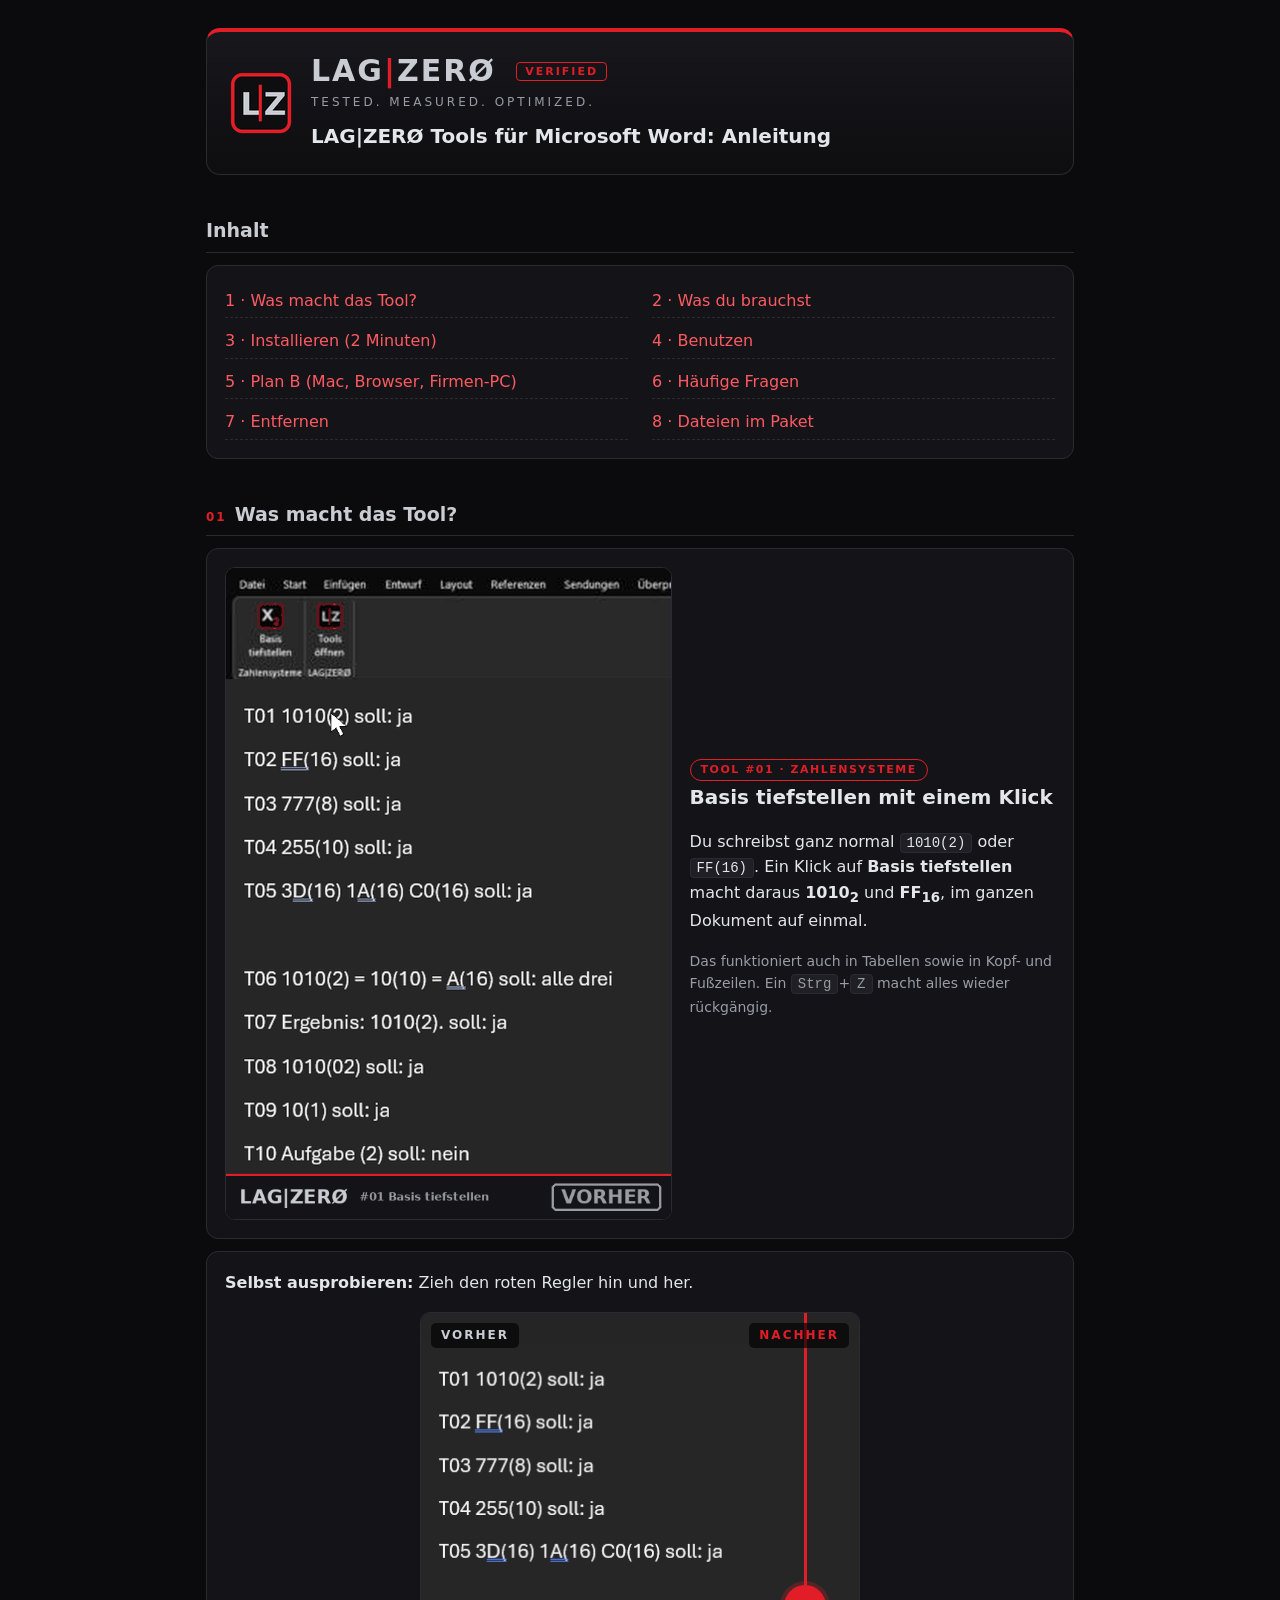
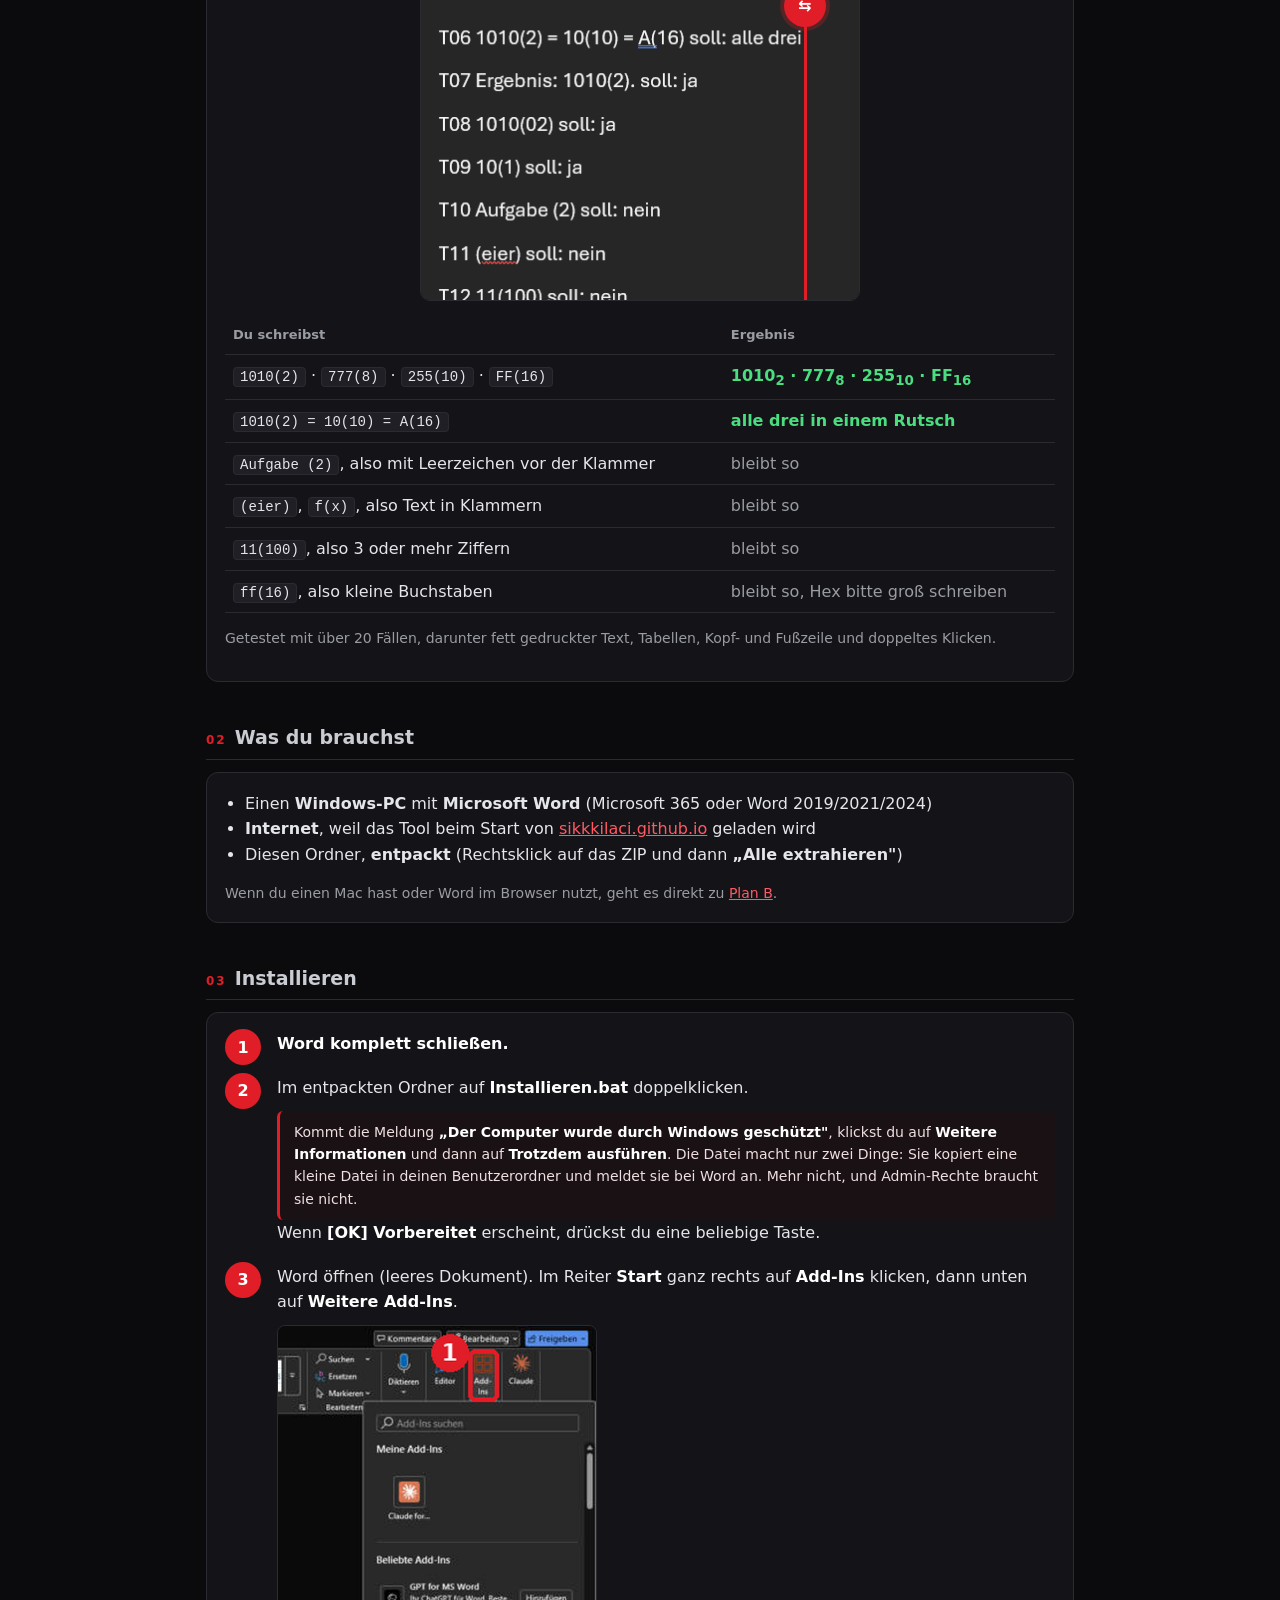
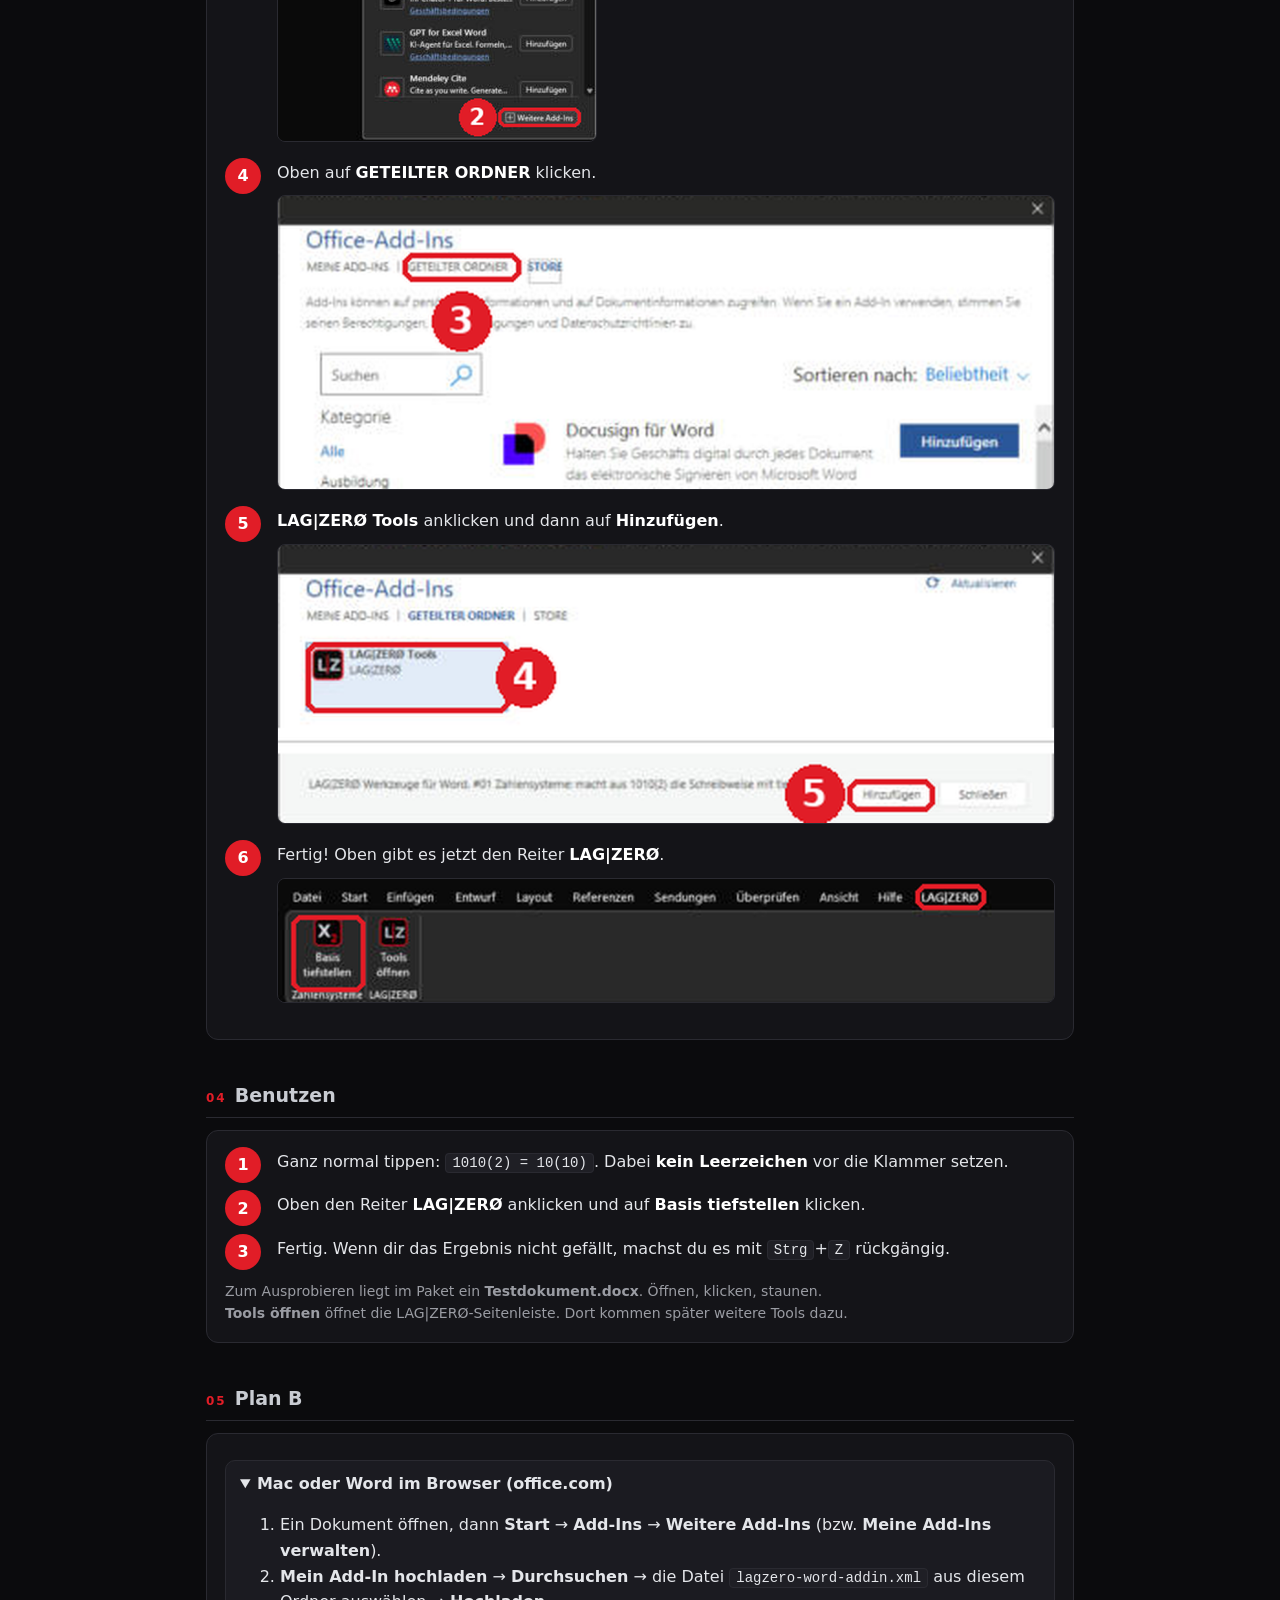
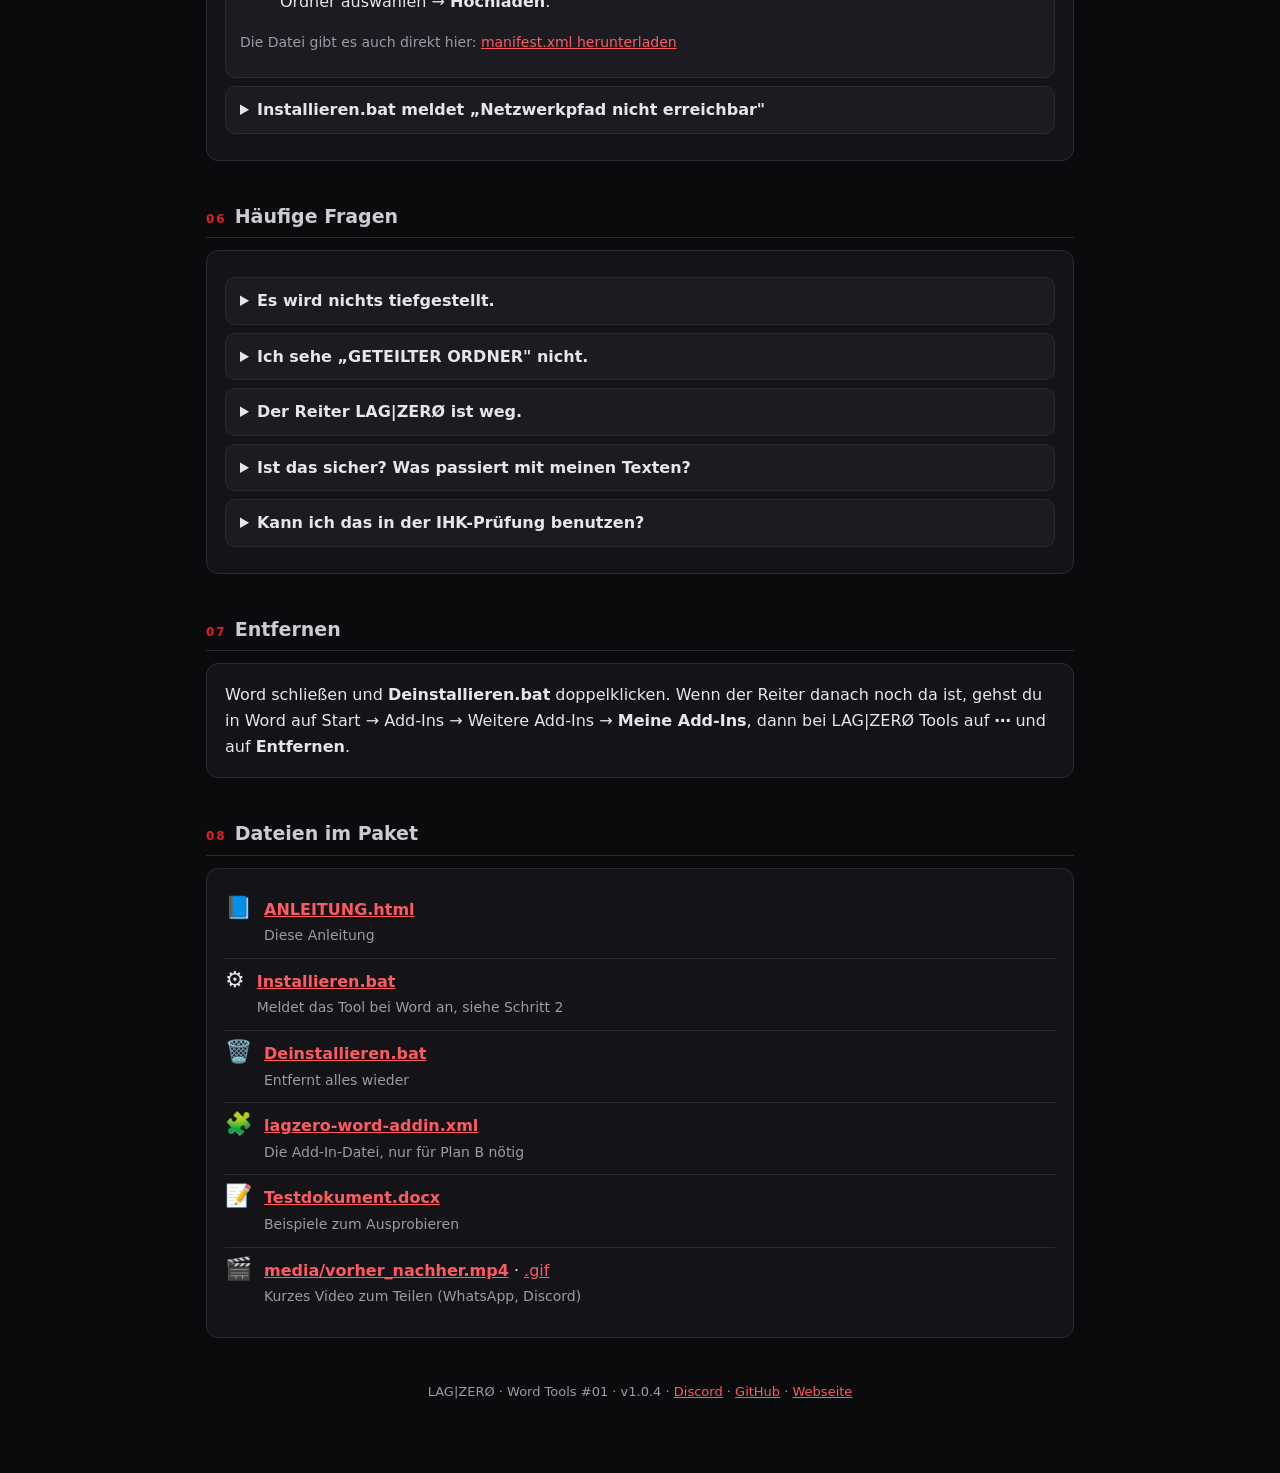
==== anleitung.html @ ce21318c "v1.0.4: Download-Paket, Anleitung, Vorher/Nachher-Animation" ====
<!doctype html>
<html lang="de"><head><meta charset="utf-8"><meta name="viewport" content="width=device-width,initial-scale=1">
<title>LAG|ZERØ Tools für Word</title>
<link rel="icon" href="[data-uri]">
<style>
:root{--bg:#0b0b0d;--panel:#141418;--panel2:#1b1b21;--line:#2a2a31;--txt:#e4e6ea;--mut:#9a9ca3;--red:#e11d27;--silver:#c9ccd2;--ok:#4ade80}
*{box-sizing:border-box}img{max-width:100%}html{scroll-behavior:smooth}
body{margin:0;background:var(--bg);color:var(--txt);font:16px/1.6 "Segoe UI",system-ui,sans-serif}
.wrap{max-width:900px;margin:0 auto;padding:28px 16px 70px}
header{border:1px solid var(--line);border-top:4px solid var(--red);background:linear-gradient(180deg,#17171c,#0e0e11);border-radius:14px;padding:22px;display:flex;gap:18px;align-items:center}
header img{width:64px;height:64px}
.logo{font-weight:800;font-size:30px;letter-spacing:2px;color:var(--silver);line-height:1.1}.logo span{color:var(--red)}
.logo em{font-style:normal;font-size:11px;letter-spacing:2px;border:1px solid var(--red);color:var(--red);padding:2px 8px;border-radius:4px;vertical-align:middle;margin-left:8px}
.slogan{color:var(--mut);letter-spacing:3px;font-size:12px;margin-top:6px}
h1{font-size:20px;margin:8px 0 0;font-weight:600}
h2{font-size:19px;margin:40px 0 12px;color:var(--silver);border-bottom:1px solid var(--line);padding-bottom:6px;scroll-margin-top:12px}
h2 small{color:var(--red);font-size:12px;letter-spacing:2px;margin-right:8px}
.card{background:var(--panel);border:1px solid var(--line);border-radius:12px;padding:18px;margin:12px 0}
a{color:#ff5a62}a:hover{color:#fff}
code,kbd{background:#1f1f25;border:1px solid var(--line);padding:1px 6px;border-radius:4px;font-size:14px;font-family:Consolas,monospace}
.toc{display:grid;grid-template-columns:1fr 1fr;gap:6px 24px}.toc a{text-decoration:none;padding:4px 0;border-bottom:1px dashed var(--line)}
@media (max-width:640px){.toc{grid-template-columns:1fr} header{flex-direction:column;align-items:flex-start}}
.mut{color:var(--mut);font-size:14px}
.hero{display:grid;grid-template-columns:1.1fr .9fr;gap:18px;align-items:center}
@media (max-width:760px){.hero{grid-template-columns:1fr}}
.anim{width:100%;border-radius:10px;border:1px solid var(--line);display:block;background:#000}
.big{font-size:20px;font-weight:700;margin:0 0 8px}
.pill{display:inline-block;font-size:11px;letter-spacing:1.5px;color:var(--red);border:1px solid var(--red);border-radius:20px;padding:1px 10px;font-weight:700}
/* Vorher/Nachher-Schieberegler */
.ba{position:relative;max-width:440px;margin:6px auto 0;border-radius:10px;overflow:hidden;border:1px solid var(--line);user-select:none;touch-action:none}
.ba img{display:block;width:100%}
.ba .after{position:absolute;inset:0;clip-path:inset(0 0 0 50%)}
.ba .bar{position:absolute;top:0;bottom:0;left:50%;width:3px;background:var(--red);transform:translateX(-1px)}
.ba .knob{position:absolute;top:50%;left:50%;width:42px;height:42px;margin:-21px 0 0 -21px;border-radius:50%;background:var(--red);color:#fff;display:grid;place-items:center;font-weight:800;box-shadow:0 0 0 4px rgba(225,29,39,.25)}
.ba .tag{position:absolute;top:10px;font-size:12px;font-weight:800;letter-spacing:2px;padding:3px 10px;border-radius:5px;background:rgba(0,0,0,.65)}
.ba .t1{left:10px;color:var(--silver)} .ba .t2{right:10px;color:var(--red)}
.ba input{position:absolute;inset:0;width:100%;height:100%;opacity:0;cursor:ew-resize;margin:0}
table{border-collapse:collapse;width:100%}td code{white-space:normal;word-break:break-word}td,th{border-bottom:1px solid var(--line);padding:8px;text-align:left;vertical-align:top}th{color:var(--mut);font-weight:600;font-size:13px}
.ok{color:var(--ok);font-weight:600}.no{color:var(--mut)}
.steps{counter-reset:s;list-style:none;padding:0;margin:0}
.steps>li{counter-increment:s;position:relative;padding:0 0 18px 52px}
.steps>li:before{content:counter(s);position:absolute;left:0;top:-2px;width:36px;height:36px;border-radius:50%;background:var(--red);color:#fff;font-weight:800;display:grid;place-items:center}
.steps>li b{color:#fff}
.shot{max-width:100%;border:1px solid var(--line);border-radius:8px;display:block;margin:10px 0 0}
.shot.half{max-width:min(320px,100%)}
.hint{border-left:3px solid var(--red);padding:10px 14px;background:#1a1114;border-radius:6px;color:#f0dfe1;font-size:14px;margin-top:10px}
.file{display:flex;gap:12px;align-items:flex-start;padding:10px 0;border-bottom:1px solid var(--line)}.file:last-child{border:0}
.file .ic{font-size:22px;line-height:1}
details{background:var(--panel2);border:1px solid var(--line);border-radius:10px;padding:10px 14px;margin:8px 0}
summary{cursor:pointer;font-weight:600}
footer{margin-top:44px;color:var(--mut);font-size:13px;text-align:center}
</style></head>
<body><div class="wrap">

<header><img src="[data-uri]" alt="">
<div><div class="logo">LAG<span>|</span>ZERØ <em>VERIFIED</em></div>
<div class="slogan">TESTED. MEASURED. OPTIMIZED.</div>
<h1>LAG|ZERØ Tools für Microsoft Word: Anleitung</h1></div></header>

<h2 id="inhalt">Inhalt</h2>
<div class="card toc">
<a href="#was">1 · Was macht das Tool?</a>
<a href="#brauchst">2 · Was du brauchst</a>
<a href="#installieren">3 · Installieren (2 Minuten)</a>
<a href="#benutzen">4 · Benutzen</a>
<a href="#planb">5 · Plan B (Mac, Browser, Firmen-PC)</a>
<a href="#faq">6 · Häufige Fragen</a>
<a href="#entfernen">7 · Entfernen</a>
<a href="#dateien">8 · Dateien im Paket</a>
</div>

<h2 id="was"><small>01</small>Was macht das Tool?</h2>
<div class="card hero">
<div><img class="anim" src="[data-uri]" alt="Animation: vorher, Klick auf Basis tiefstellen, nachher"></div>
<div><span class="pill">TOOL #01 · ZAHLENSYSTEME</span>
<p class="big">Basis tiefstellen mit einem Klick</p>
<p>Du schreibst ganz normal <code>1010(2)</code> oder <code>FF(16)</code>. Ein Klick auf <b>Basis tiefstellen</b> macht daraus <b>1010<sub>2</sub></b> und <b>FF<sub>16</sub></b>, im ganzen Dokument auf einmal.</p>
<p class="mut">Das funktioniert auch in Tabellen sowie in Kopf- und Fußzeilen. Ein <kbd>Strg</kbd>+<kbd>Z</kbd> macht alles wieder rückgängig.</p></div>
</div>

<div class="card">
<p style="margin-top:0"><b>Selbst ausprobieren:</b> Zieh den roten Regler hin und her.</p>
<div class="ba" id="ba">
<img src="[data-uri]" alt="vorher">
<img class="after" id="baAfter" src="[data-uri]" alt="nachher">
<div class="bar" id="baBar"></div><div class="knob" id="baKnob">⇆</div>
<span class="tag t1">VORHER</span><span class="tag t2">NACHHER</span>
<input type="range" min="0" max="100" value="50" id="baRange" aria-label="Vorher/Nachher vergleichen">
</div>
<table style="margin-top:16px"><tr><th>Du schreibst</th><th>Ergebnis</th></tr>
<tr><td><code>1010(2)</code> · <code>777(8)</code> · <code>255(10)</code> · <code>FF(16)</code></td><td class="ok">1010<sub>2</sub> · 777<sub>8</sub> · 255<sub>10</sub> · FF<sub>16</sub></td></tr>
<tr><td><code>1010(2) = 10(10) = A(16)</code></td><td class="ok">alle drei in einem Rutsch</td></tr>
<tr><td><code>Aufgabe (2)</code>, also mit Leerzeichen vor der Klammer</td><td class="no">bleibt so</td></tr>
<tr><td><code>(eier)</code>, <code>f(x)</code>, also Text in Klammern</td><td class="no">bleibt so</td></tr>
<tr><td><code>11(100)</code>, also 3 oder mehr Ziffern</td><td class="no">bleibt so</td></tr>
<tr><td><code>ff(16)</code>, also kleine Buchstaben</td><td class="no">bleibt so, Hex bitte groß schreiben</td></tr>
</table>
<p class="mut">Getestet mit über 20 Fällen, darunter fett gedruckter Text, Tabellen, Kopf- und Fußzeile und doppeltes Klicken.</p>
</div>

<h2 id="brauchst"><small>02</small>Was du brauchst</h2>
<div class="card"><ul style="margin:0;padding-left:20px">
<li>Einen <b>Windows-PC</b> mit <b>Microsoft Word</b> (Microsoft 365 oder Word 2019/2021/2024)</li>
<li><b>Internet</b>, weil das Tool beim Start von <a href="https://sikkkilaci.github.io/lagzero-word-addin/">sikkkilaci.github.io</a> geladen wird</li>
<li>Diesen Ordner, <b>entpackt</b> (Rechtsklick auf das ZIP und dann <b>„Alle extrahieren"</b>)</li>
</ul>
<p class="mut" style="margin-bottom:0">Wenn du einen Mac hast oder Word im Browser nutzt, geht es direkt zu <a href="#planb">Plan B</a>.</p></div>

<h2 id="installieren"><small>03</small>Installieren</h2>
<div class="card"><ol class="steps">
<li><b>Word komplett schließen.</b></li>
<li>Im entpackten Ordner auf <b>Installieren.bat</b> doppelklicken.
<div class="hint">Kommt die Meldung <b>„Der Computer wurde durch Windows geschützt"</b>, klickst du auf <b>Weitere Informationen</b> und dann auf <b>Trotzdem ausführen</b>. Die Datei macht nur zwei Dinge: Sie kopiert eine kleine Datei in deinen Benutzerordner und meldet sie bei Word an. Mehr nicht, und Admin-Rechte braucht sie nicht.</div>
Wenn <b>[OK] Vorbereitet</b> erscheint, drückst du eine beliebige Taste.</li>
<li>Word öffnen (leeres Dokument). Im Reiter <b>Start</b> ganz rechts auf <b>Add-Ins</b> klicken, dann unten auf <b>Weitere Add-Ins</b>.
<img class="shot half" src="[data-uri]" alt="Add-Ins und Weitere Add-Ins"></li>
<li>Oben auf <b>GETEILTER ORDNER</b> klicken.
<img class="shot" src="[data-uri]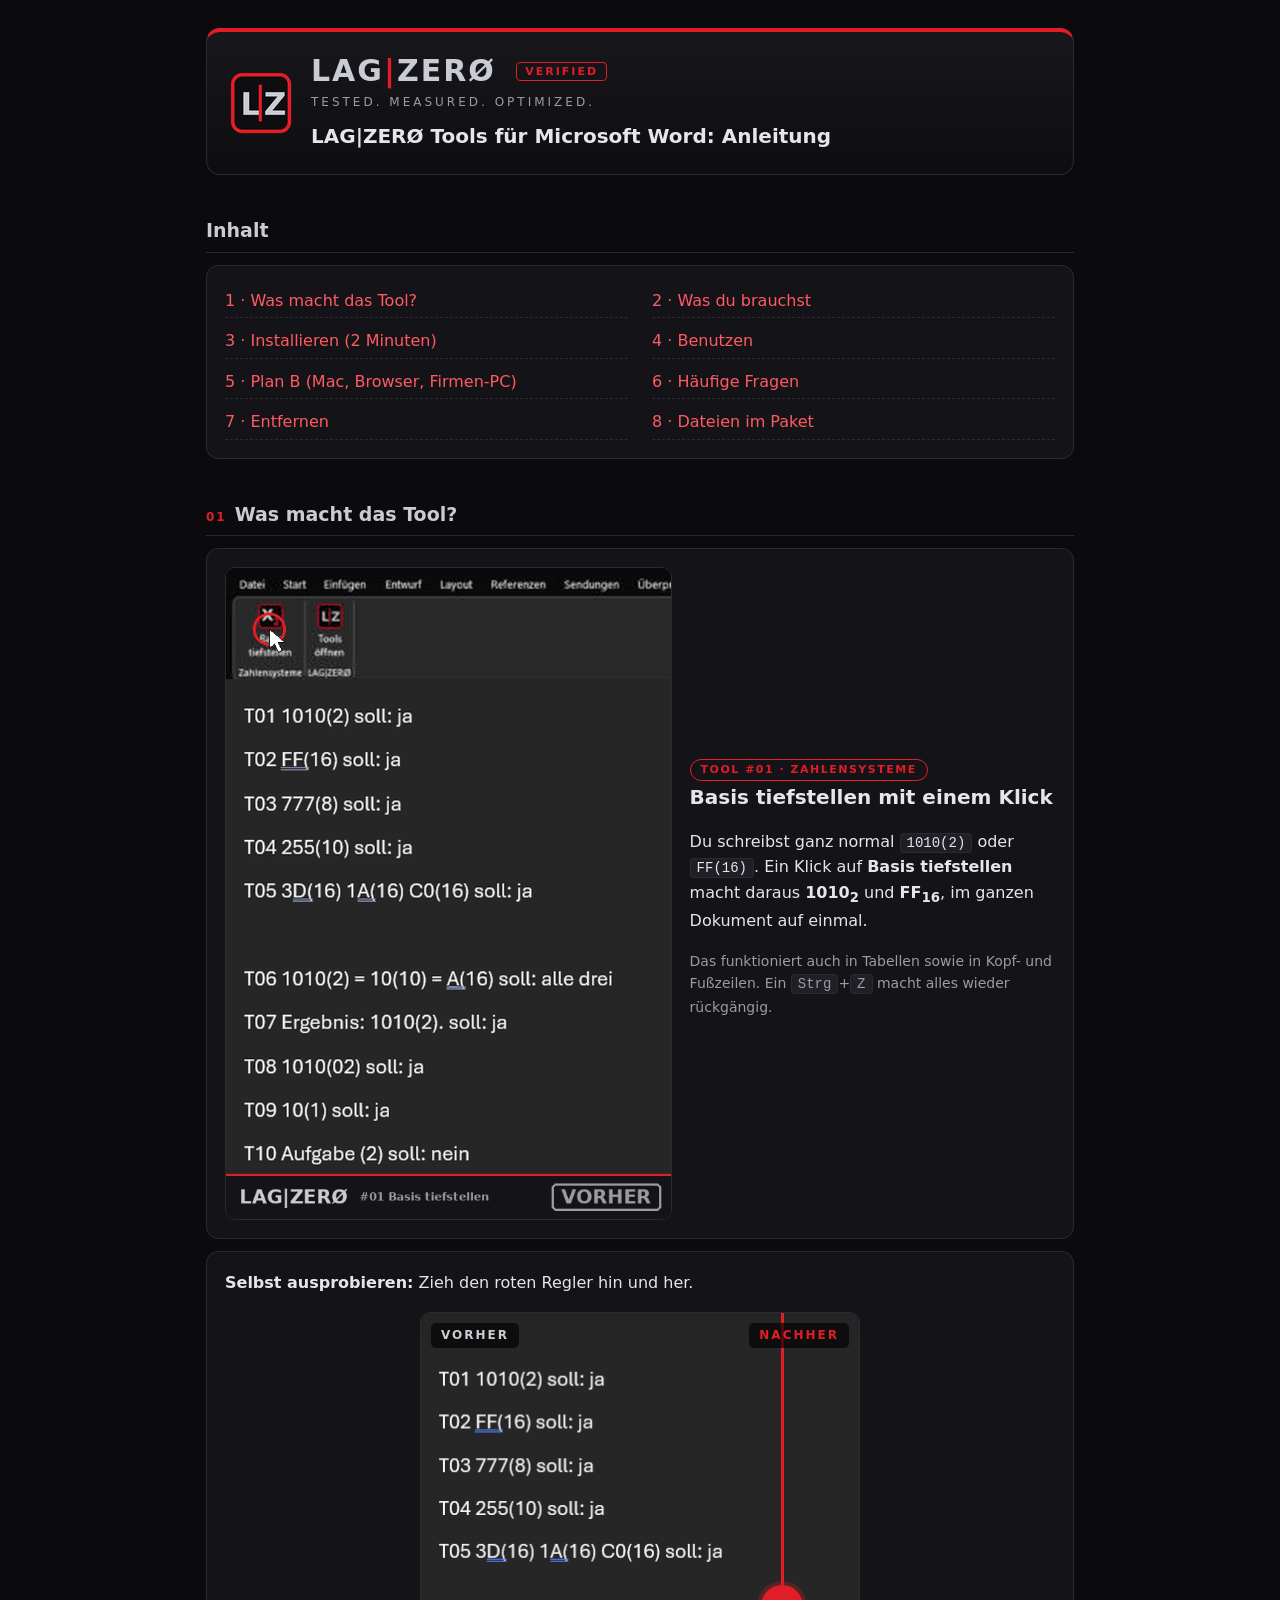
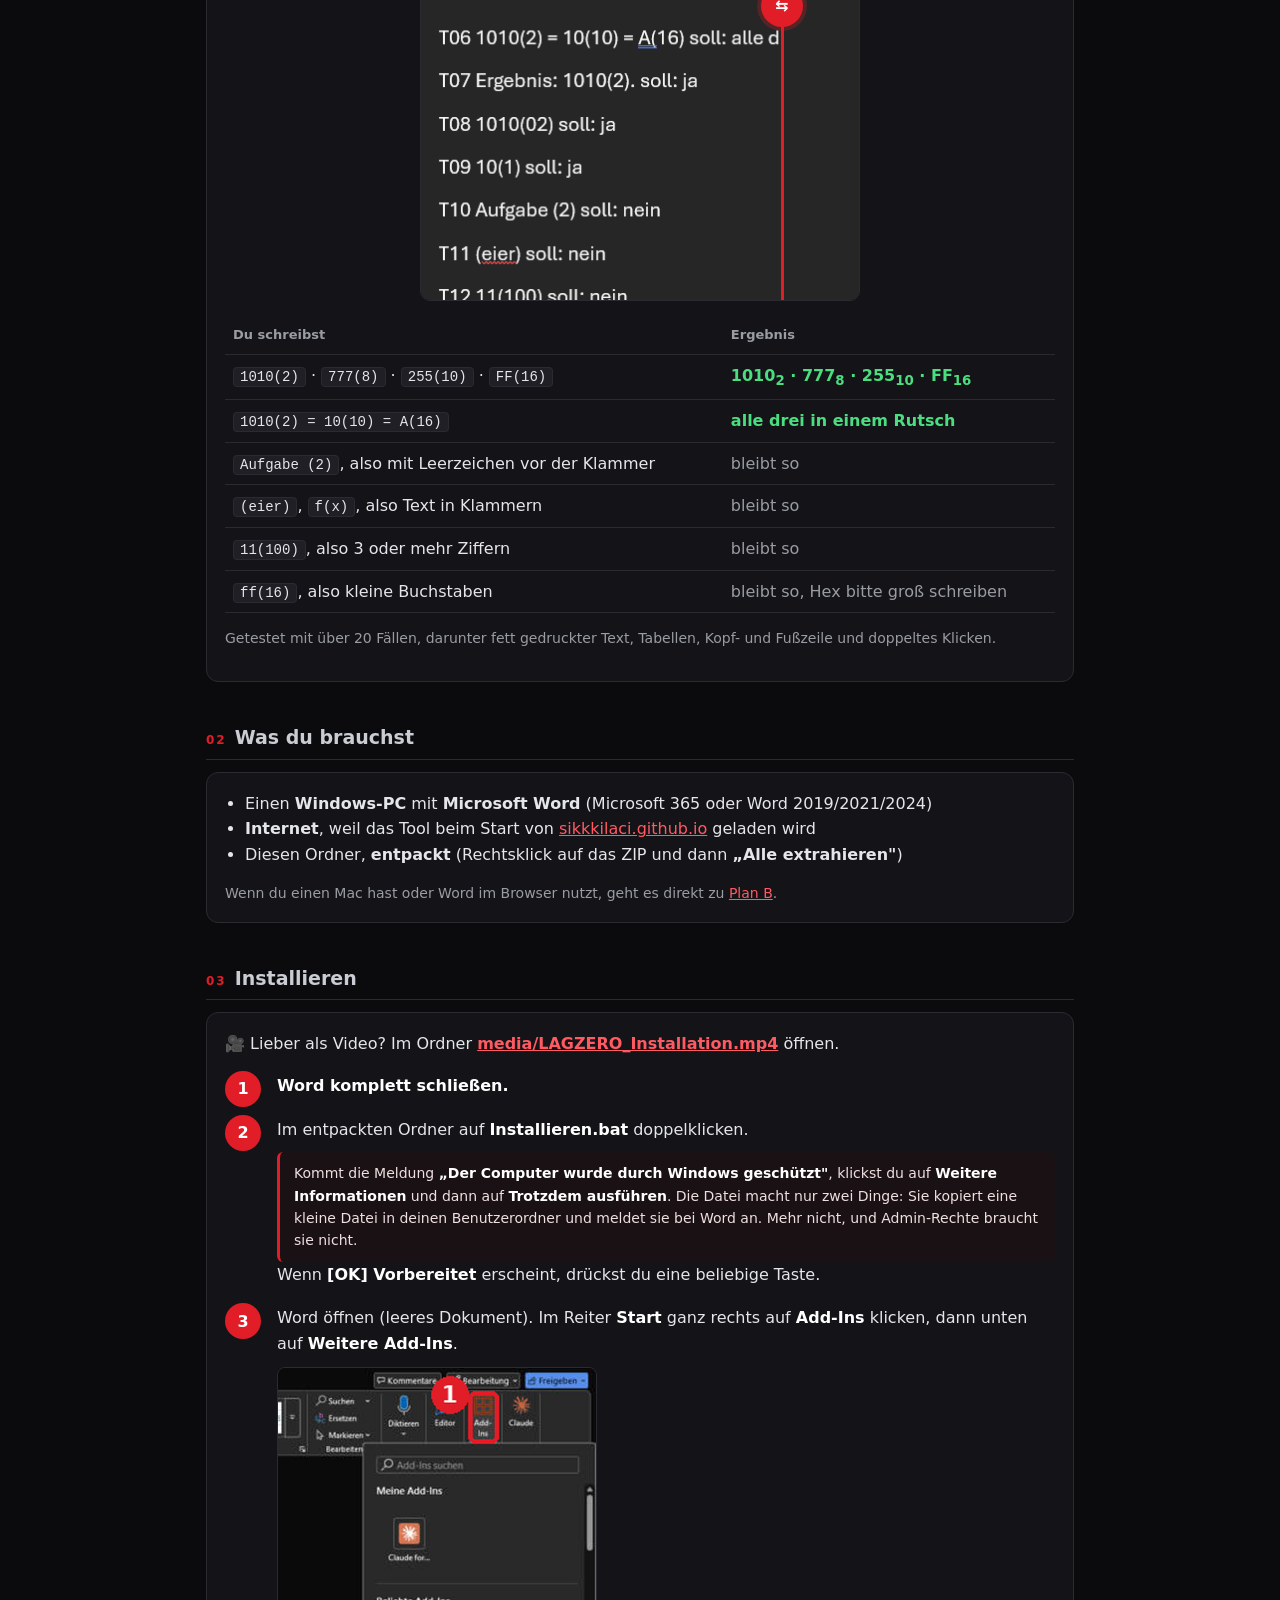
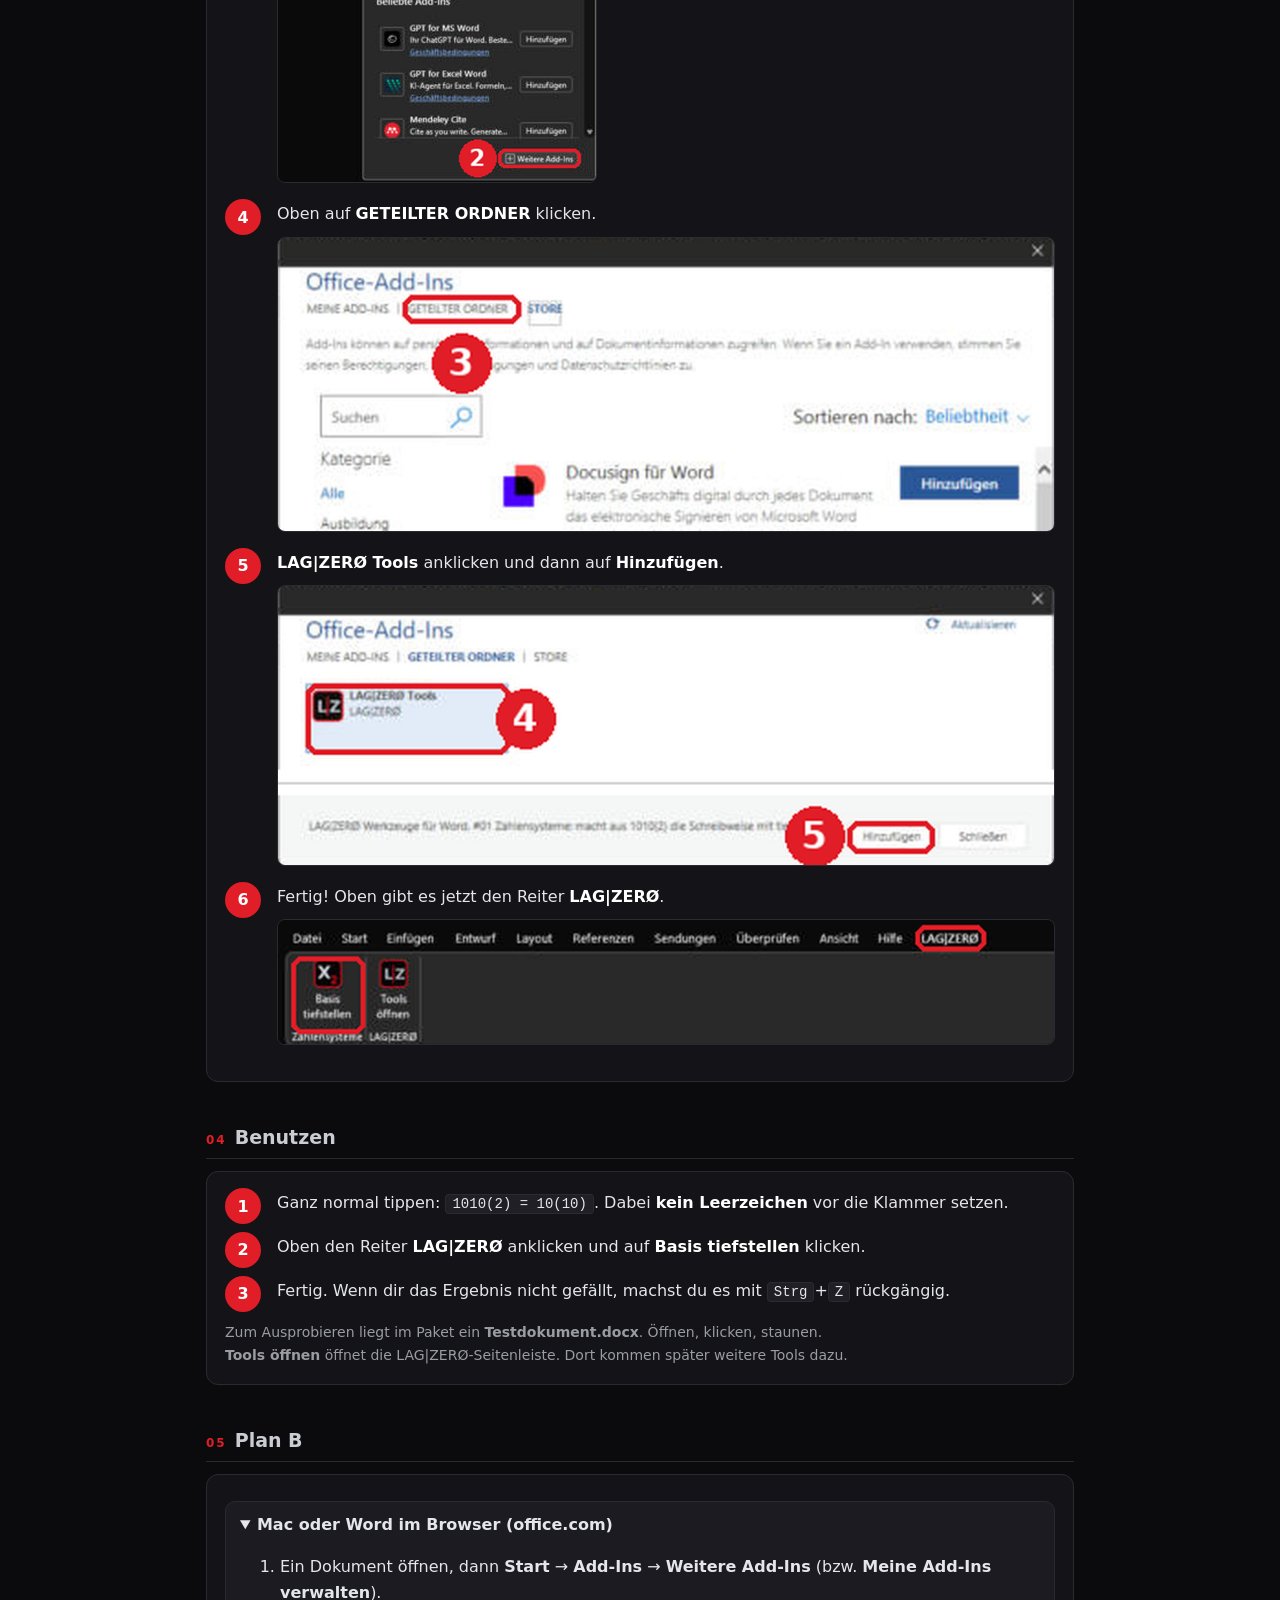
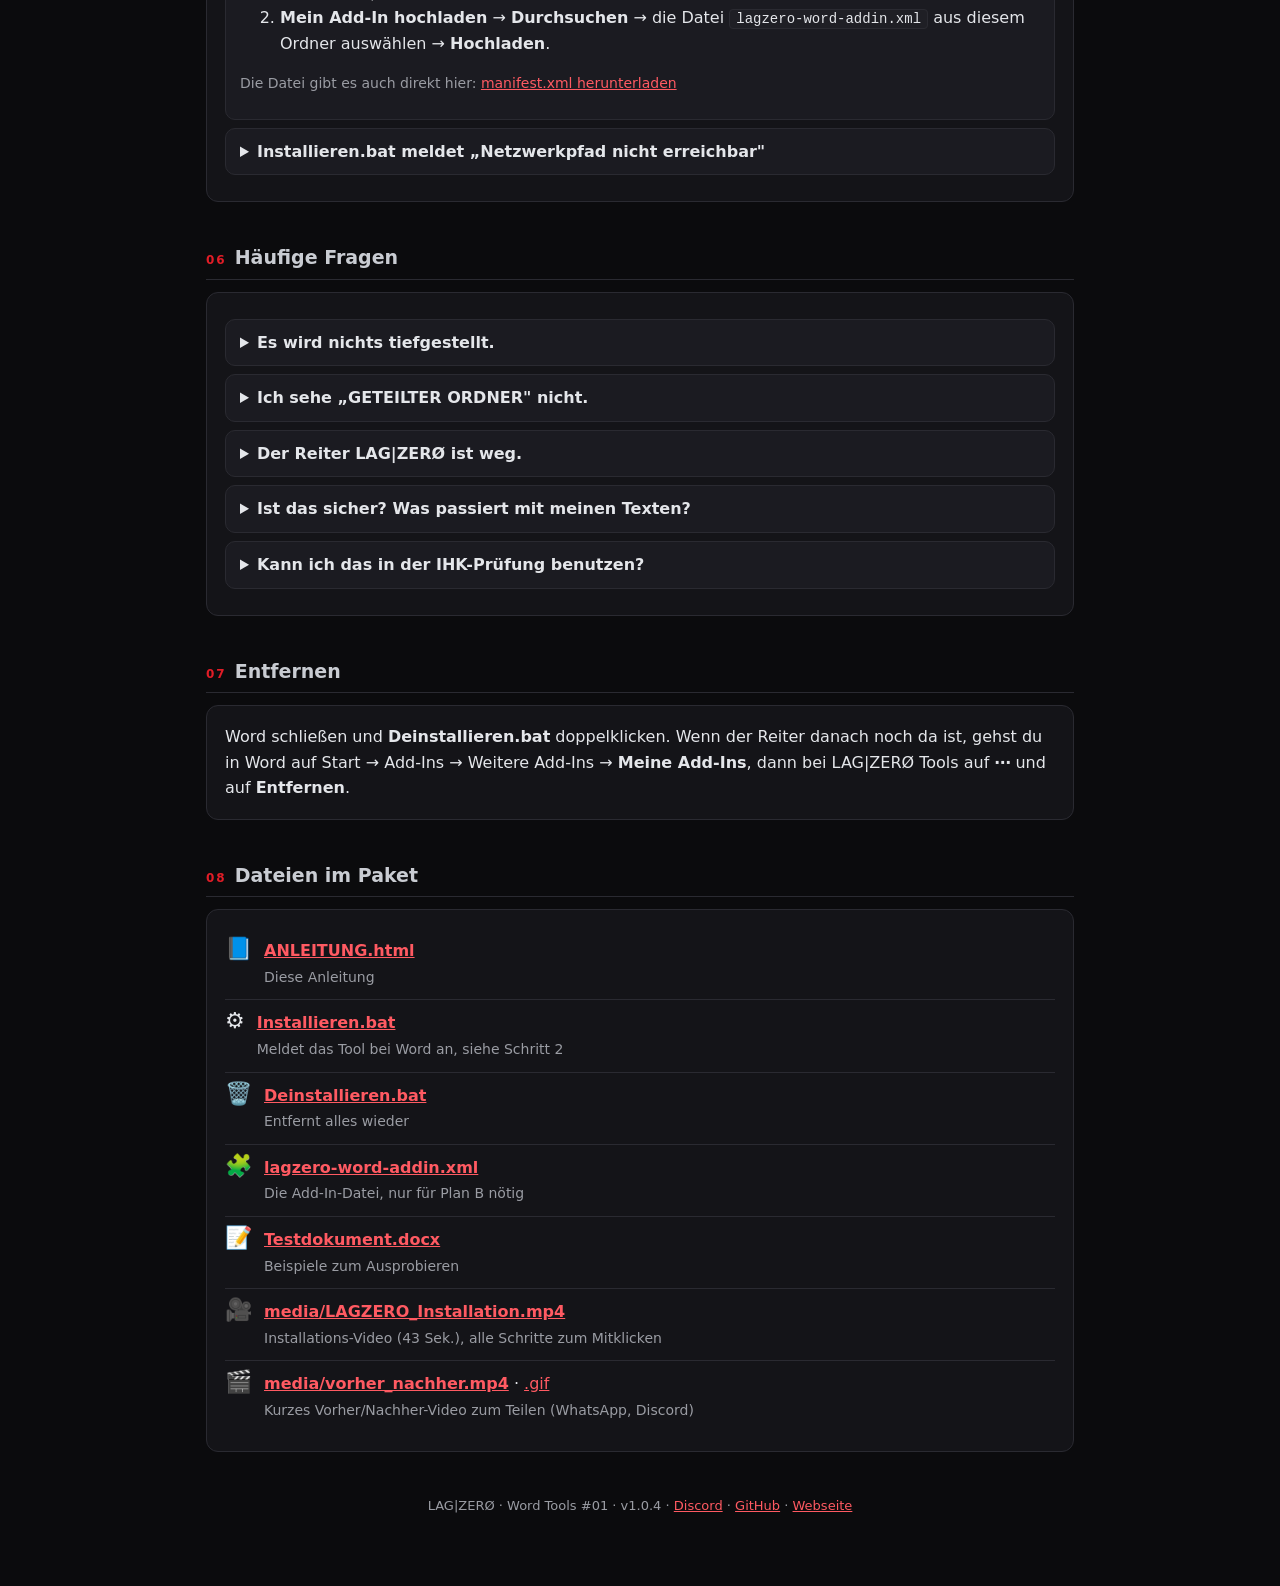
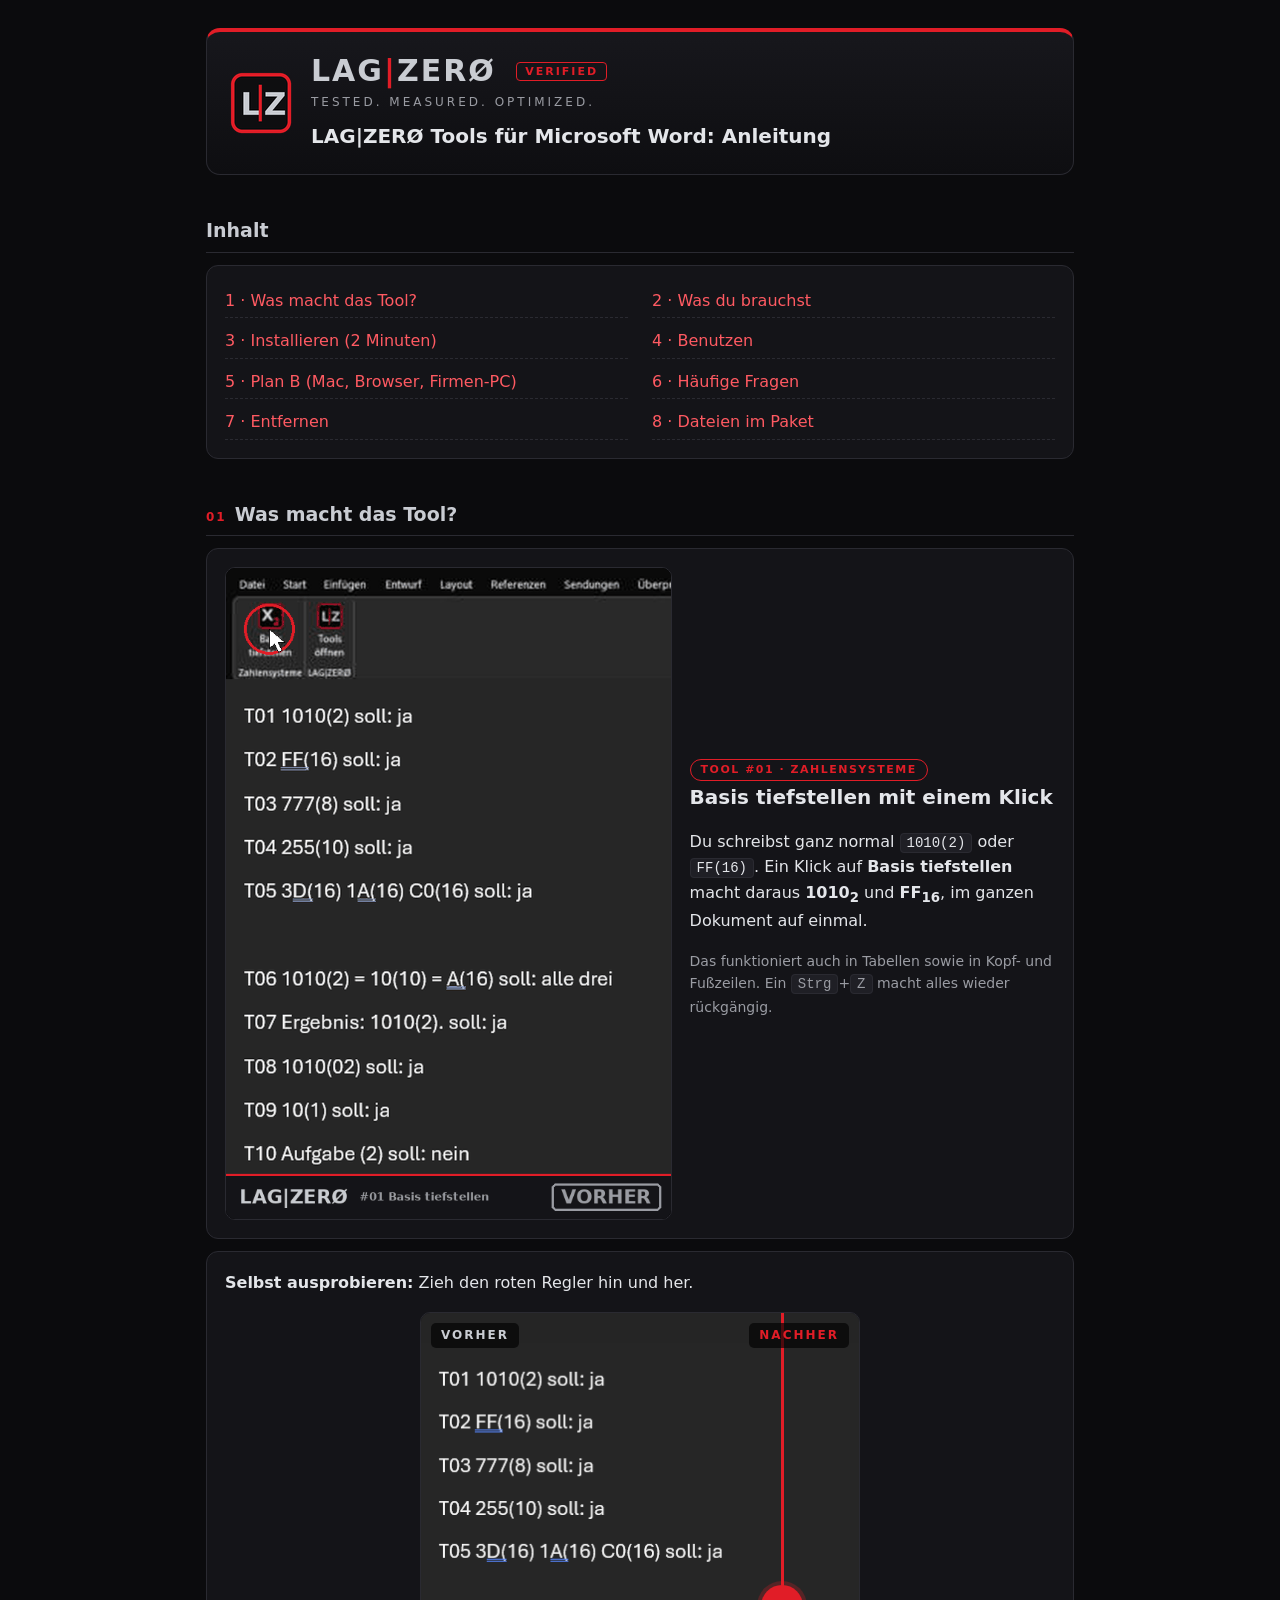
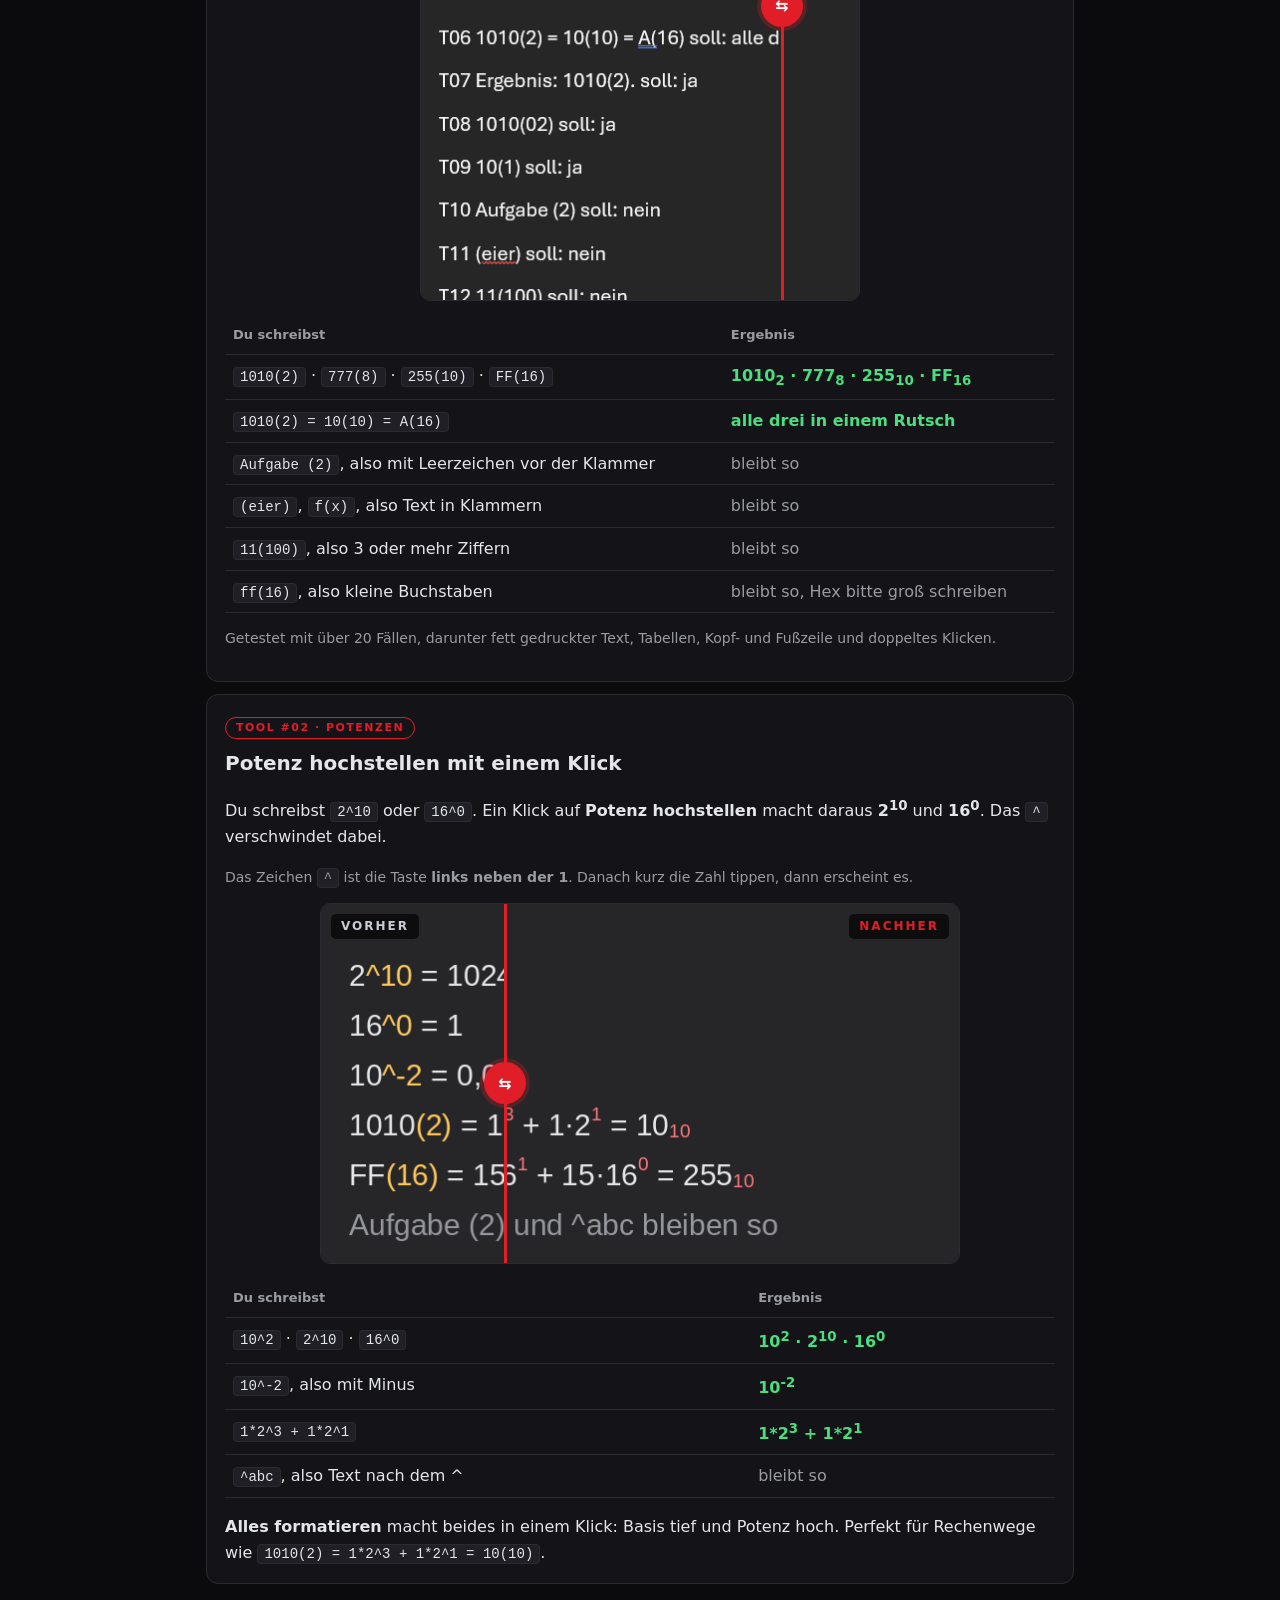
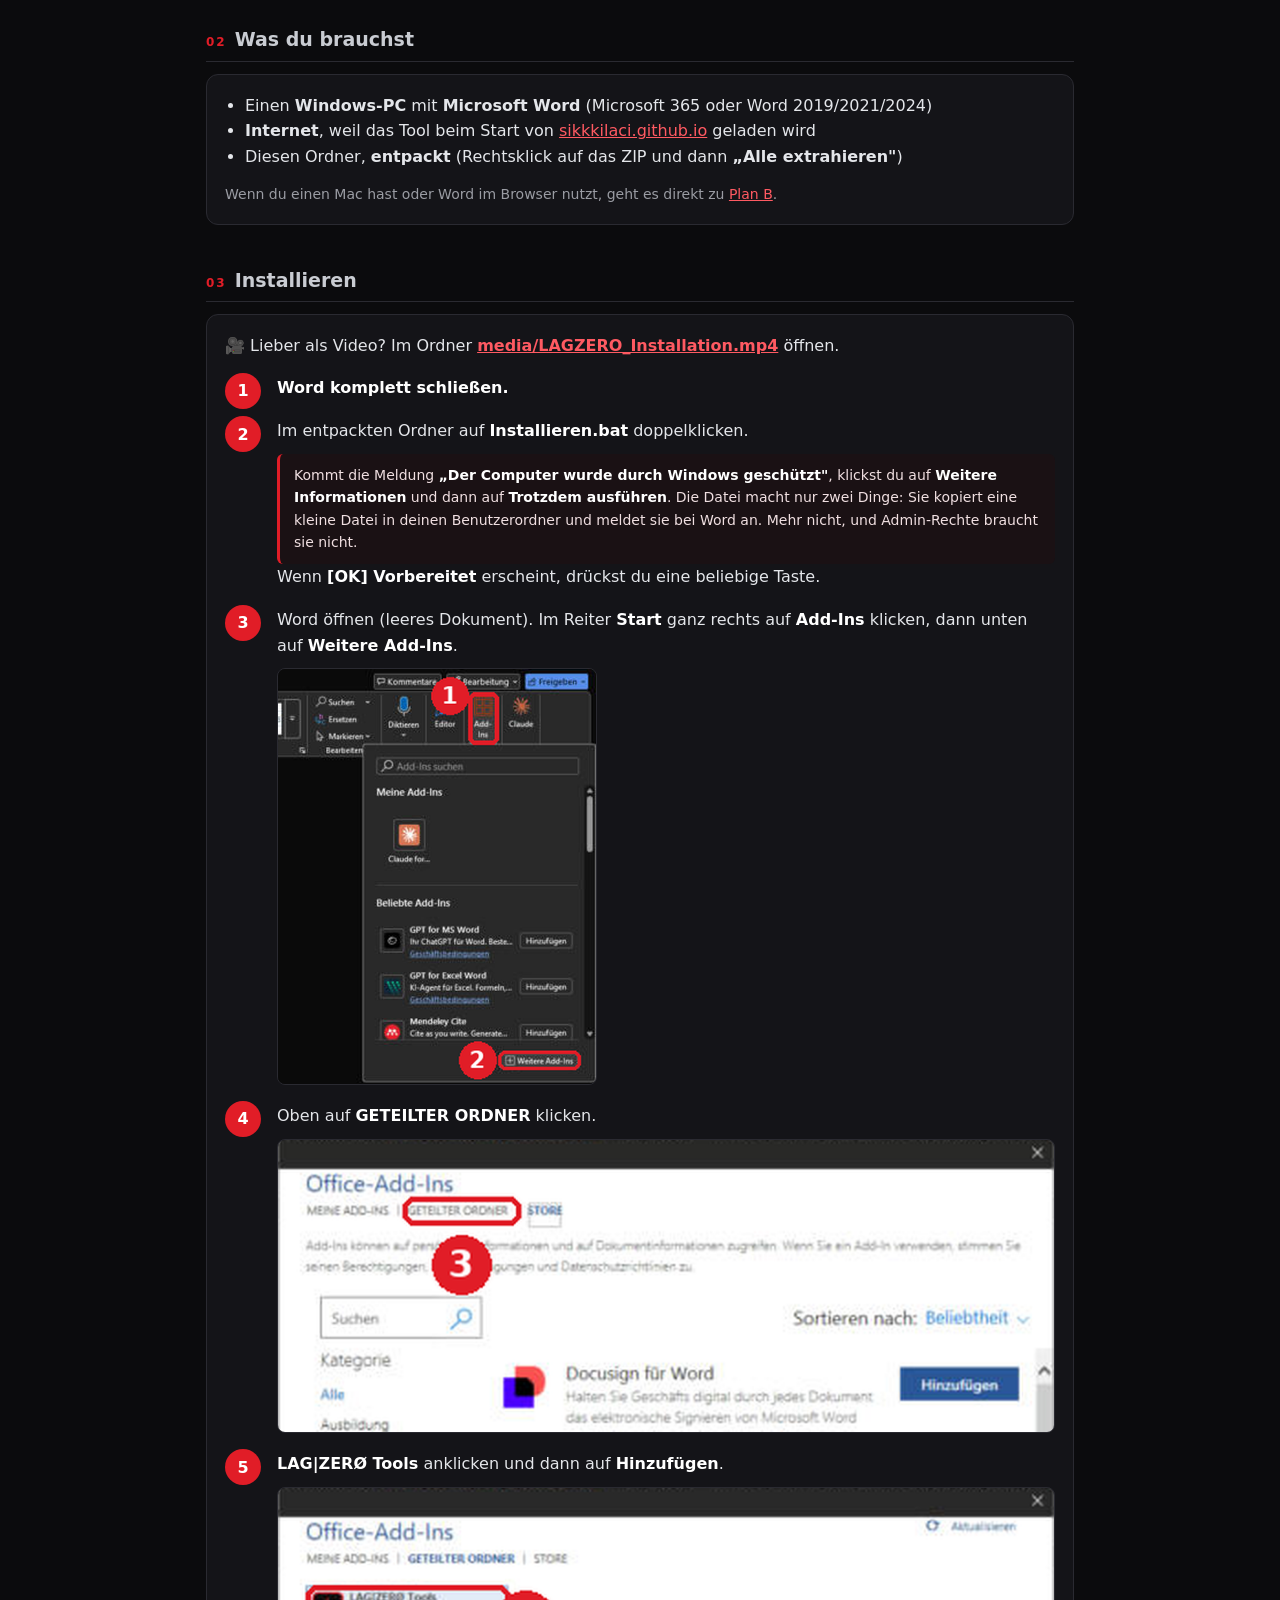
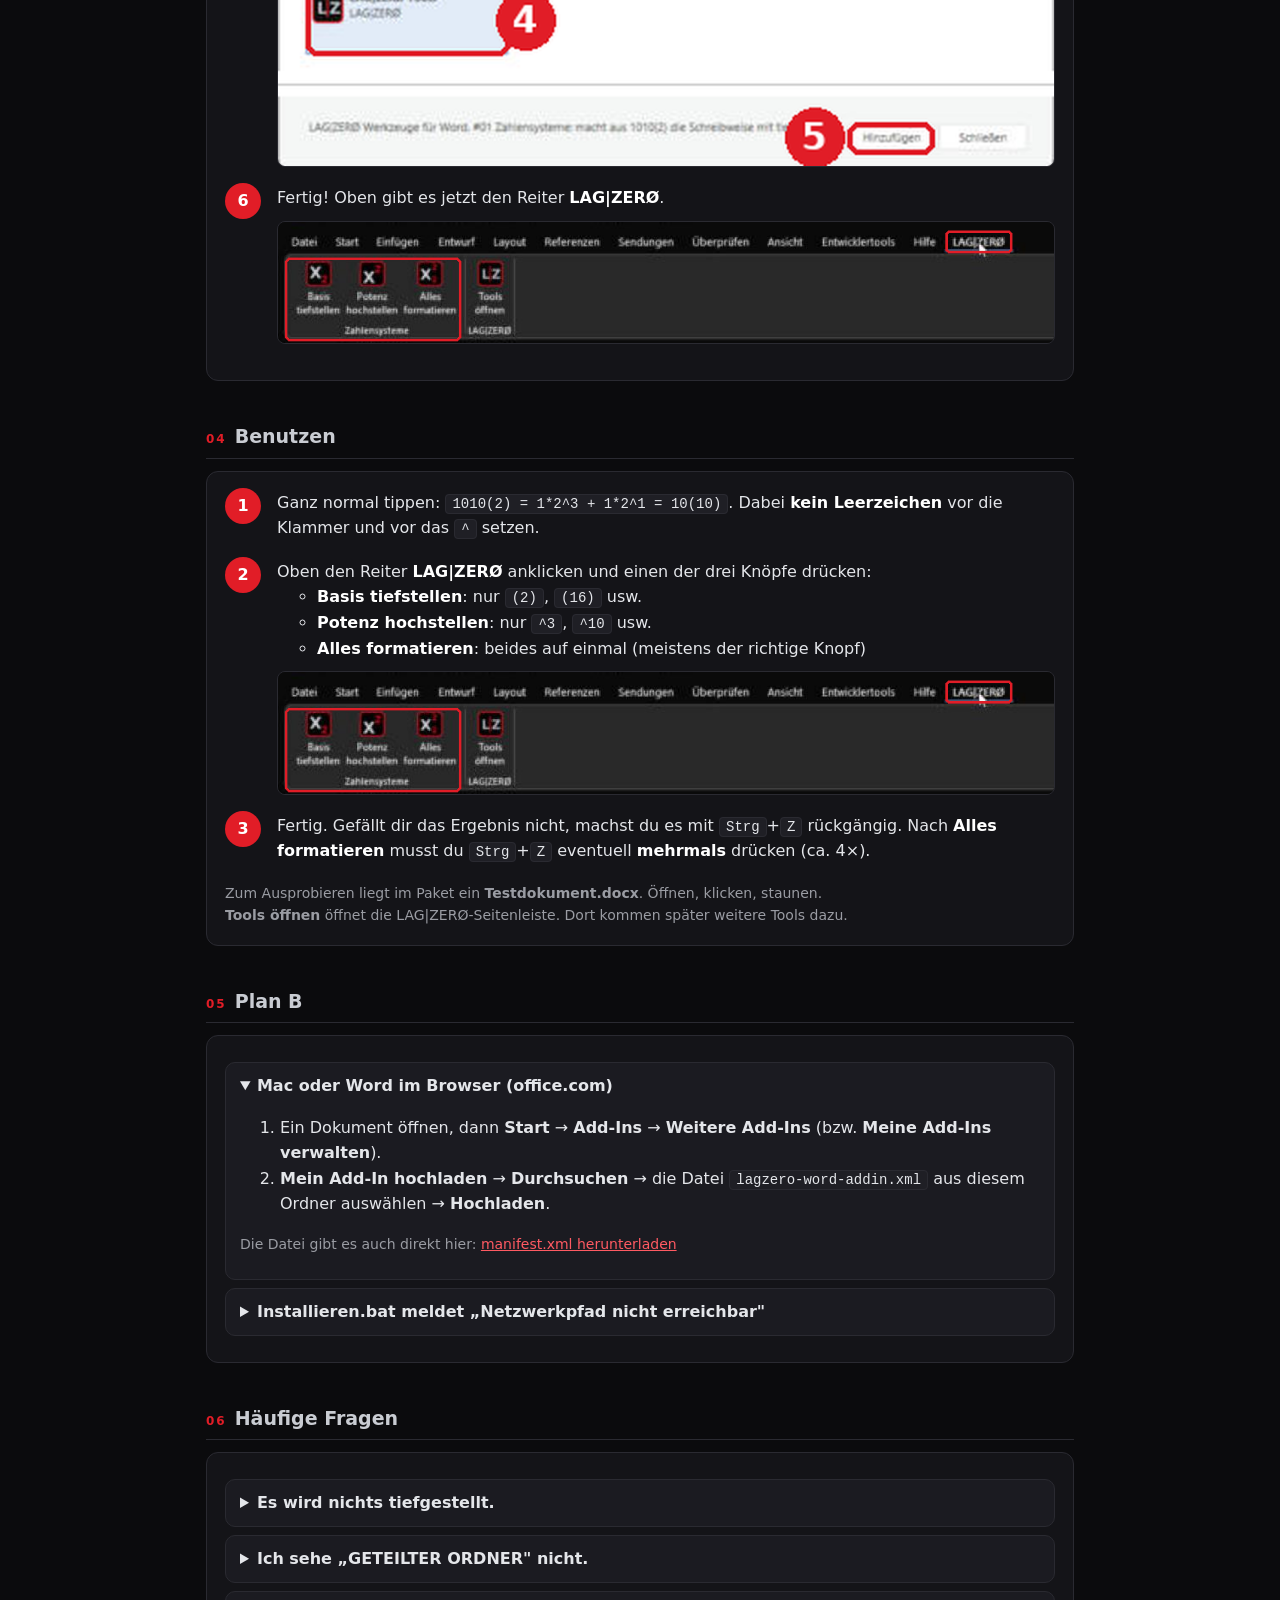
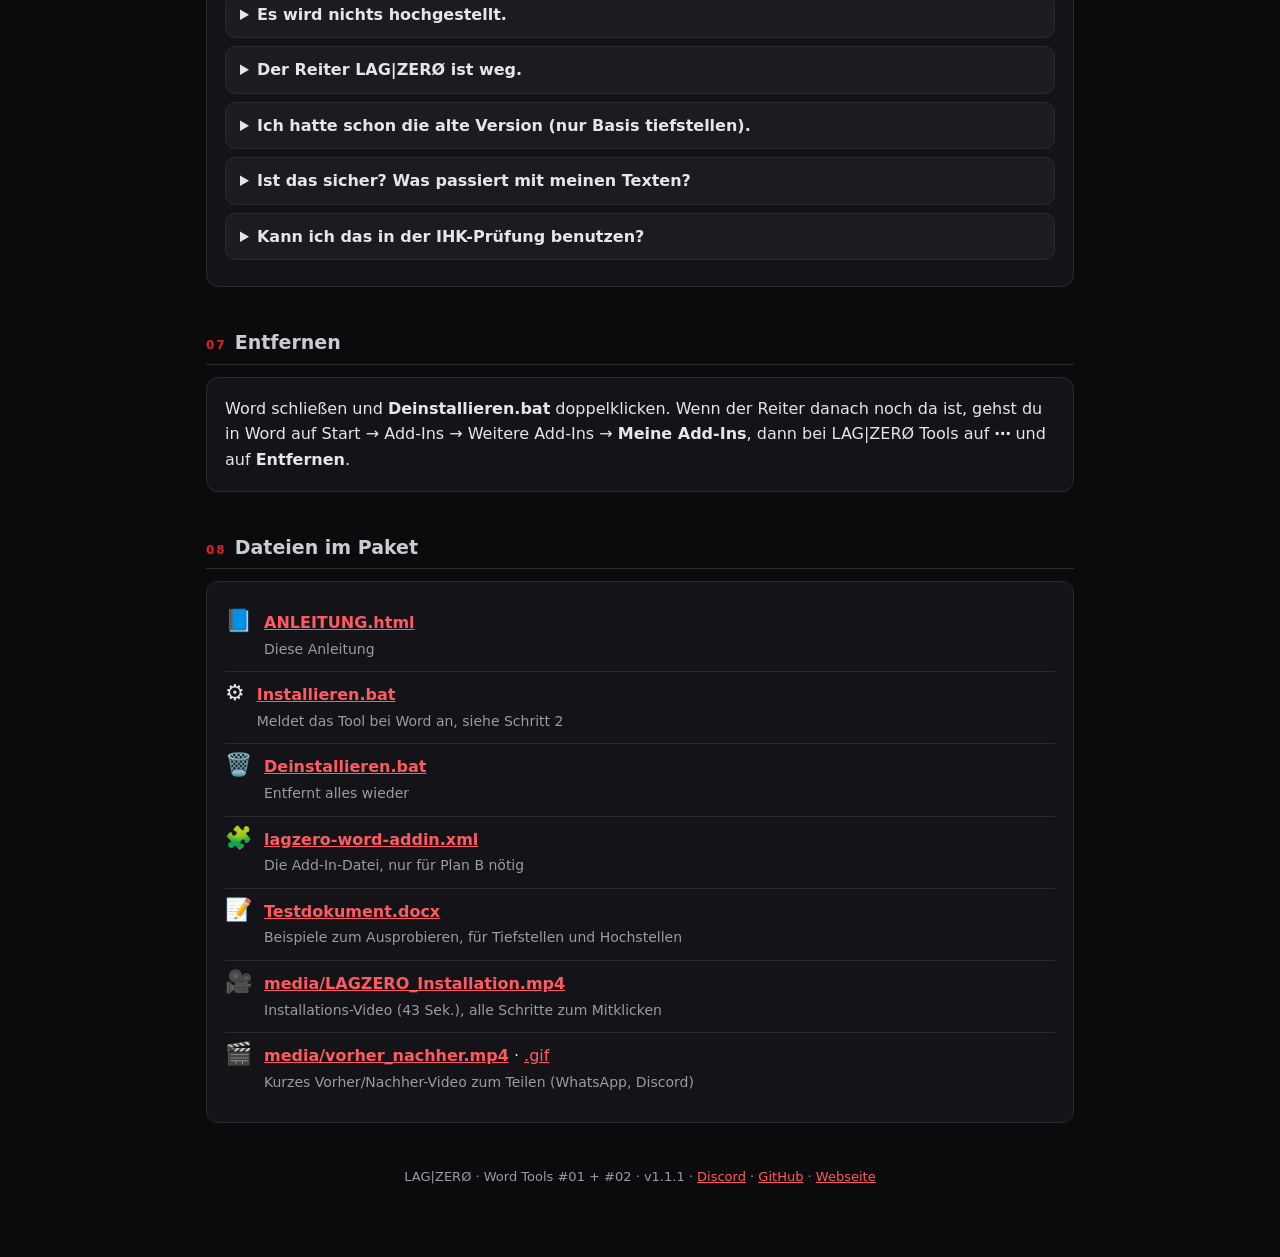
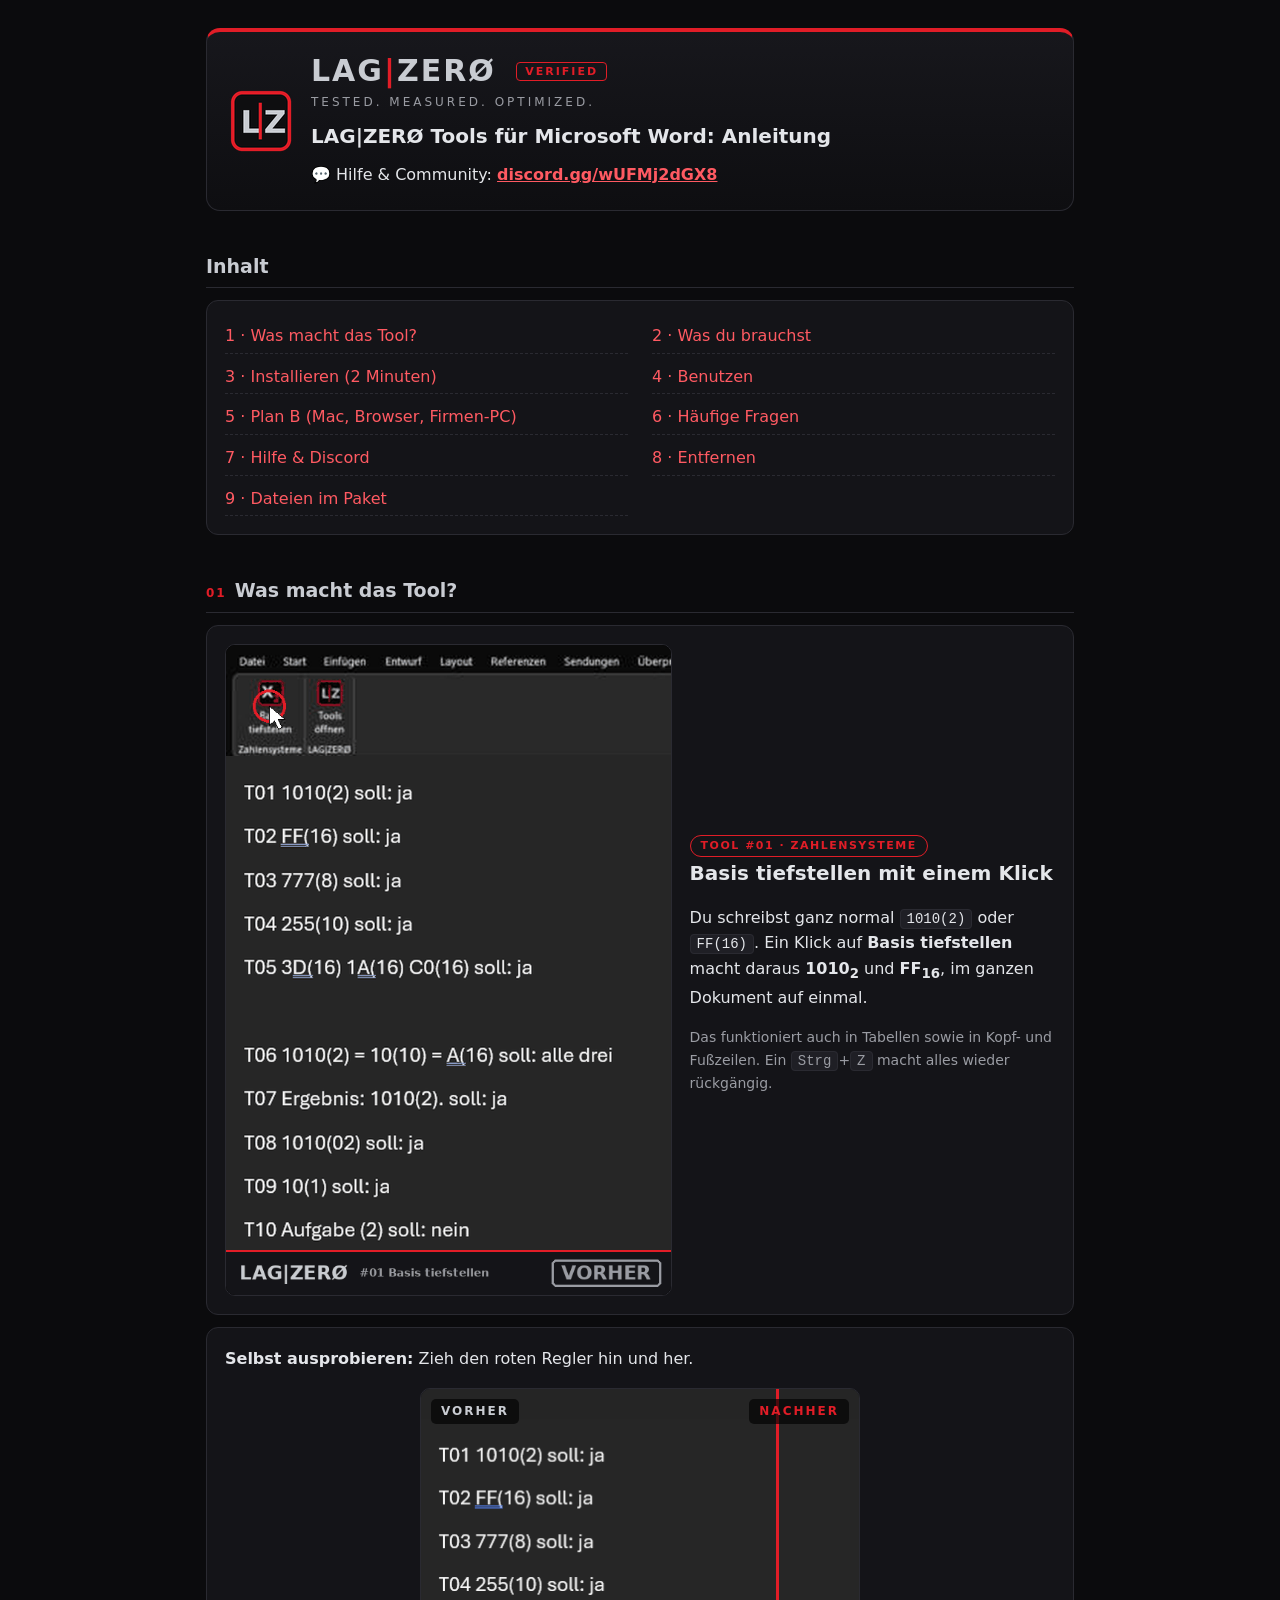
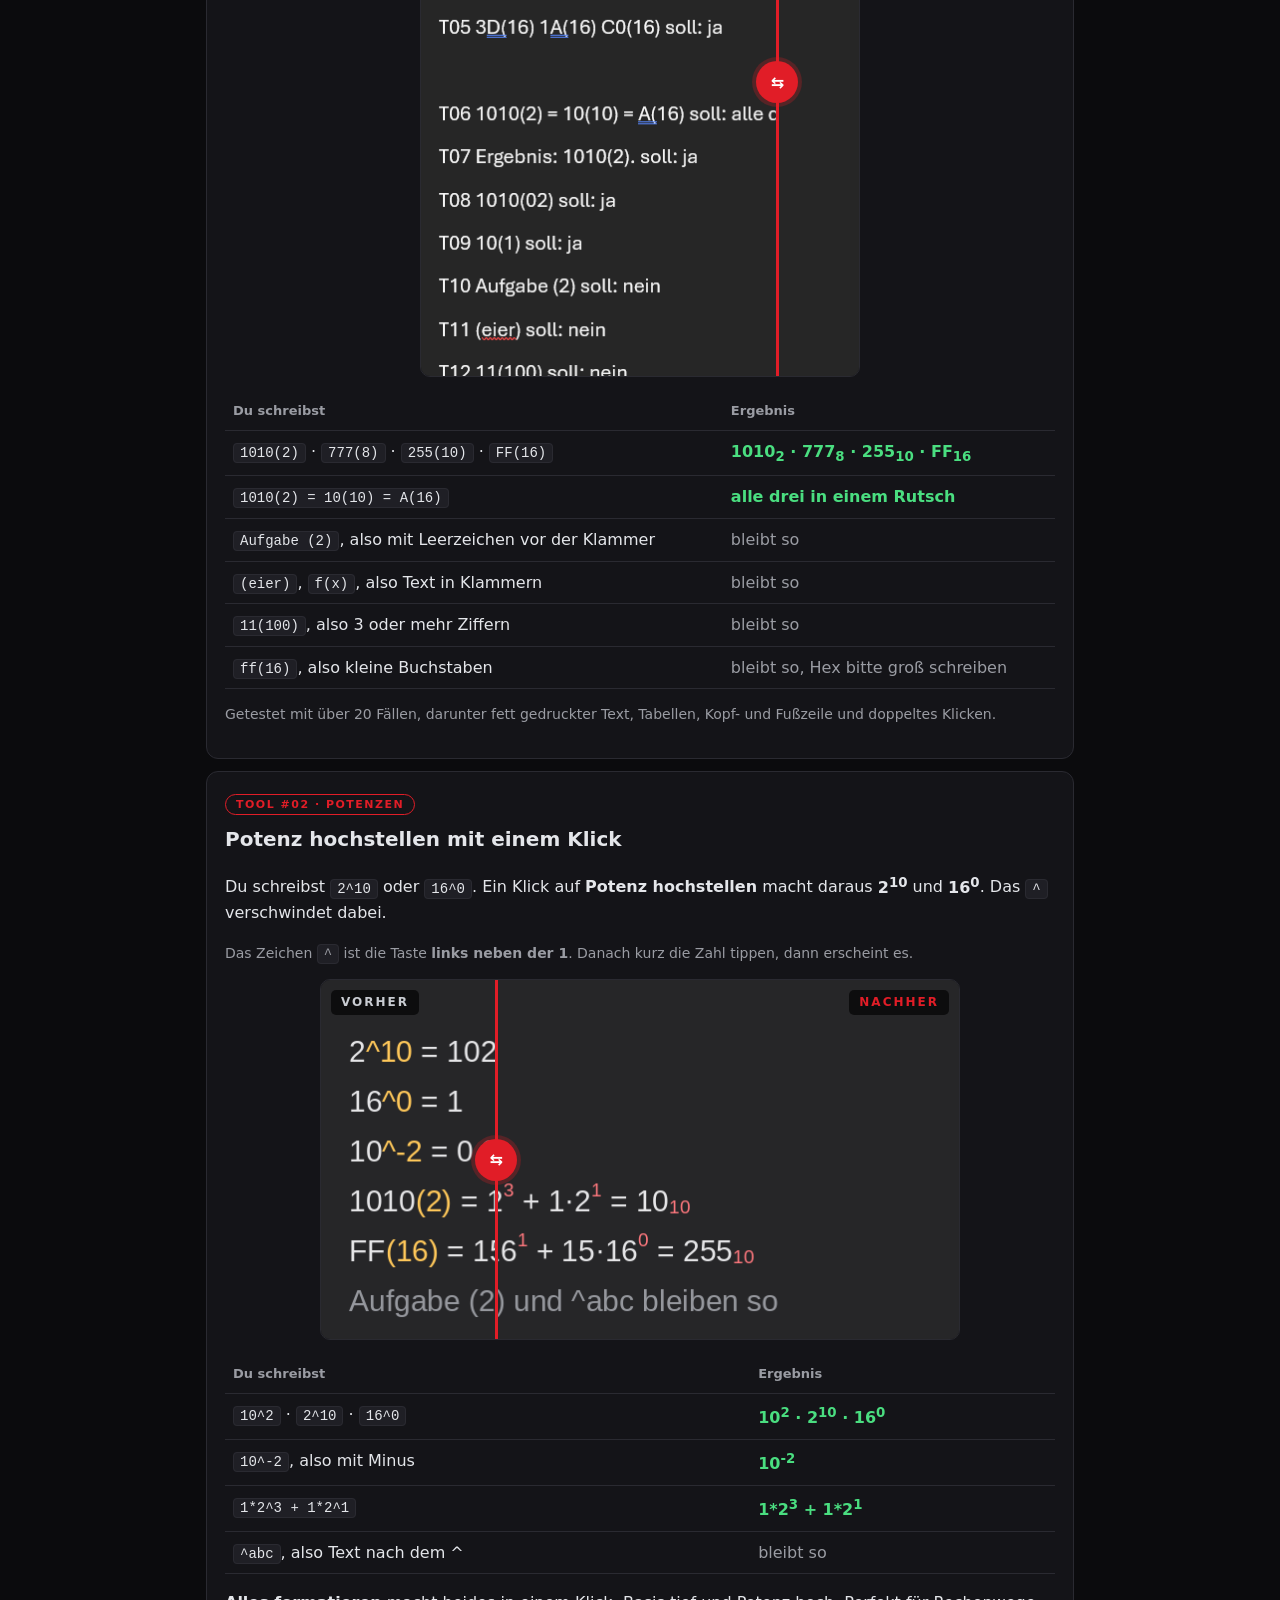
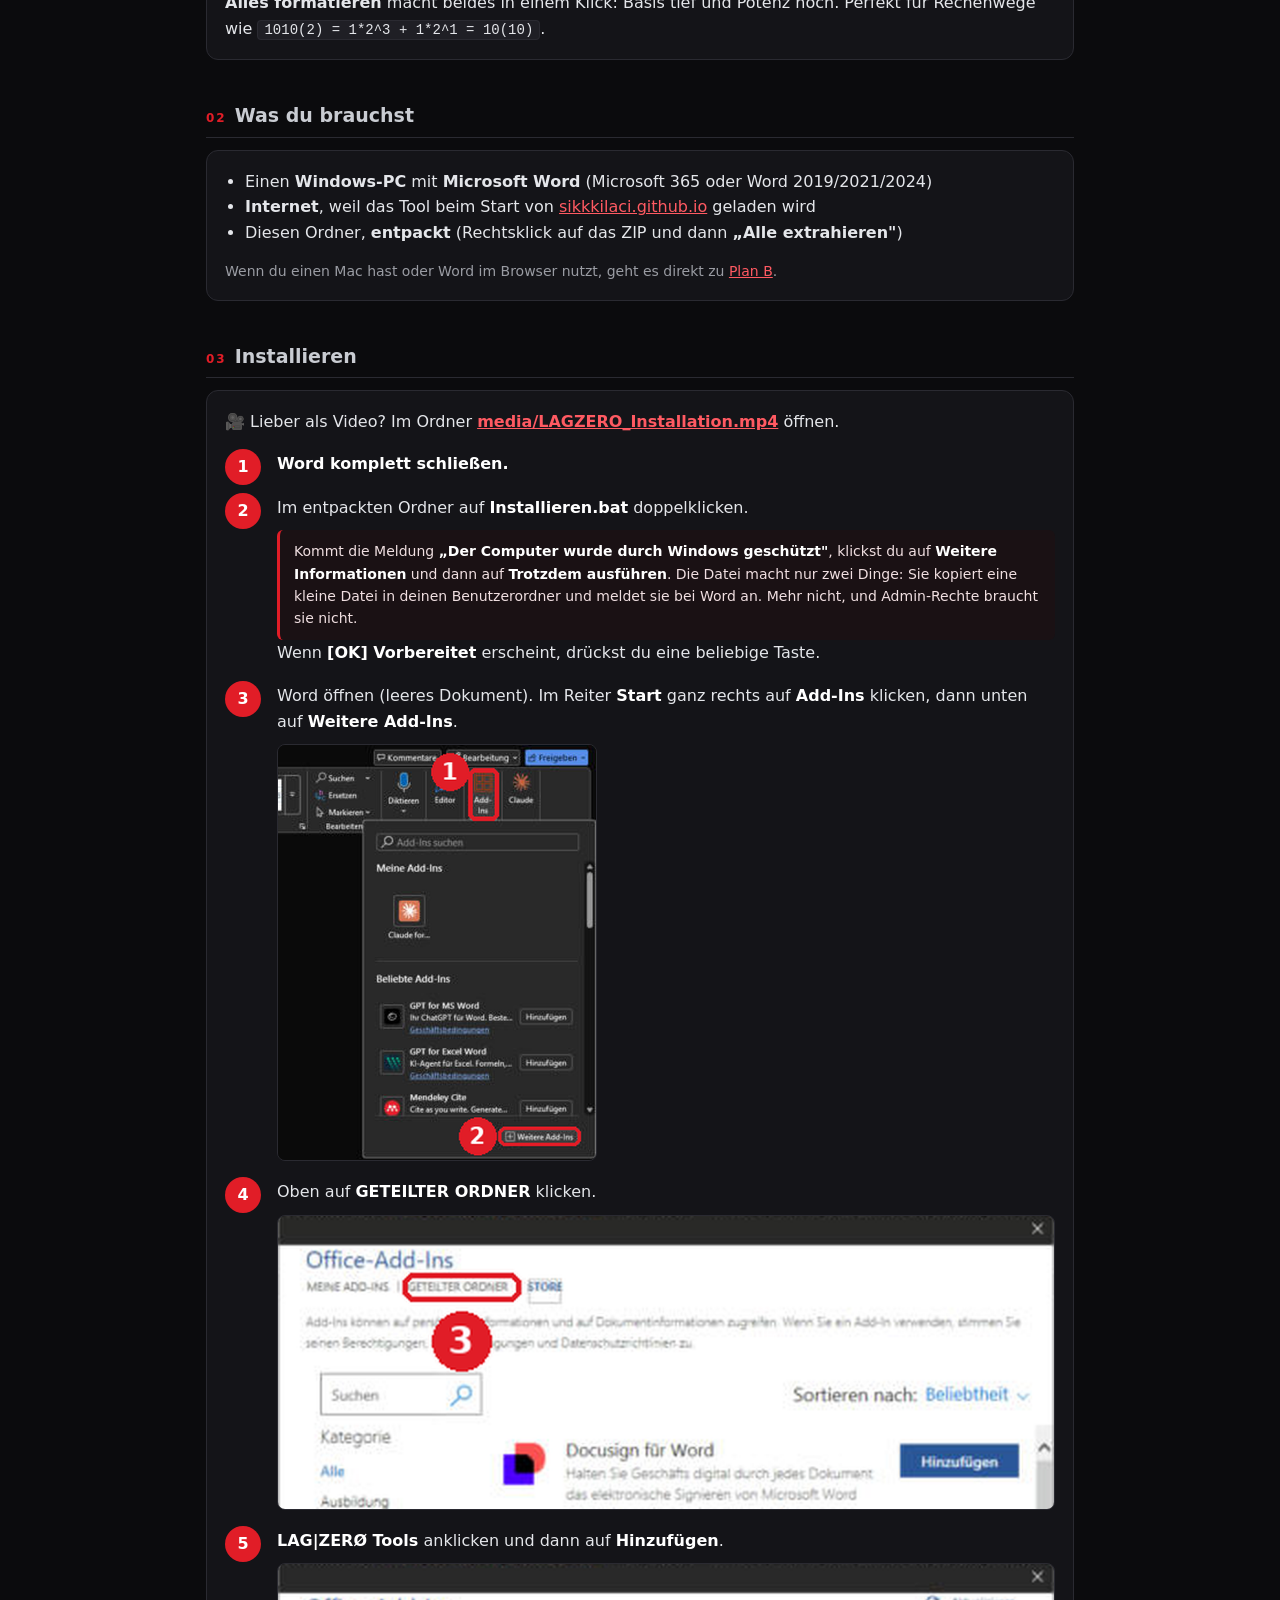
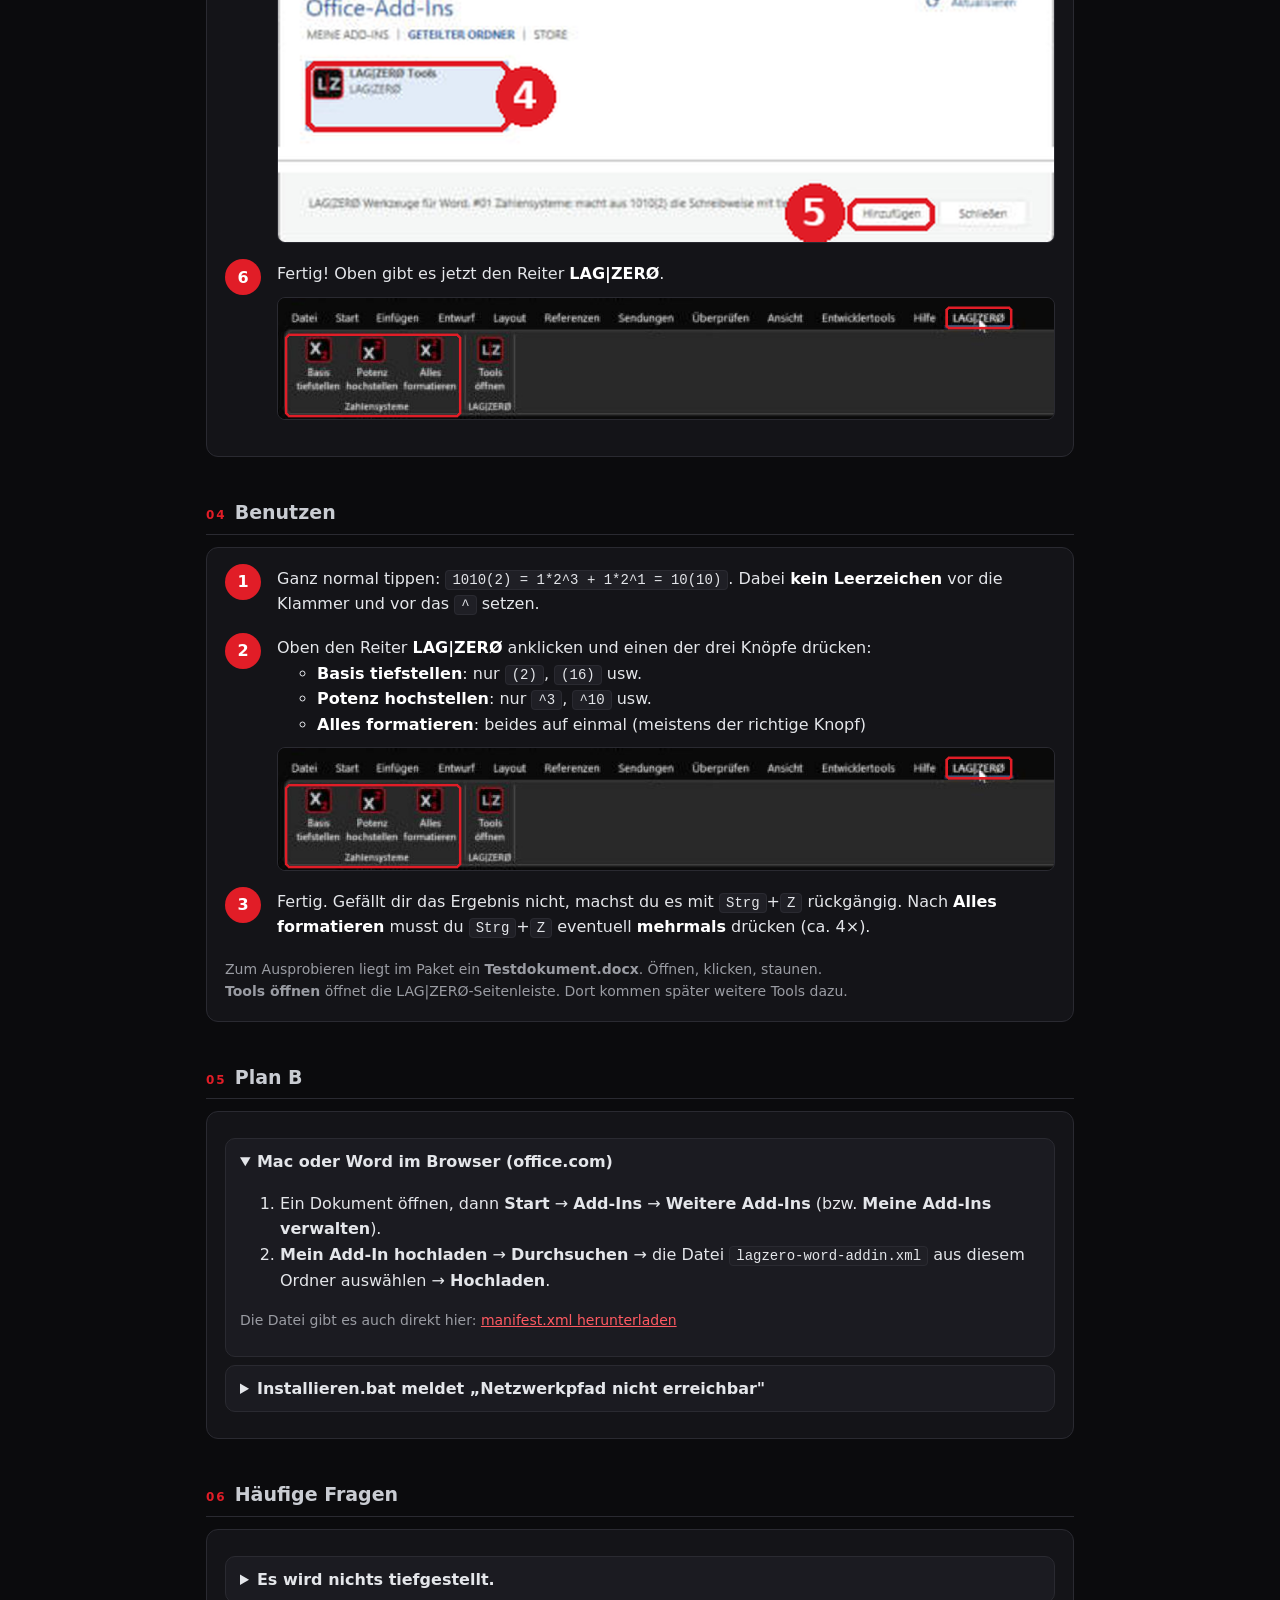
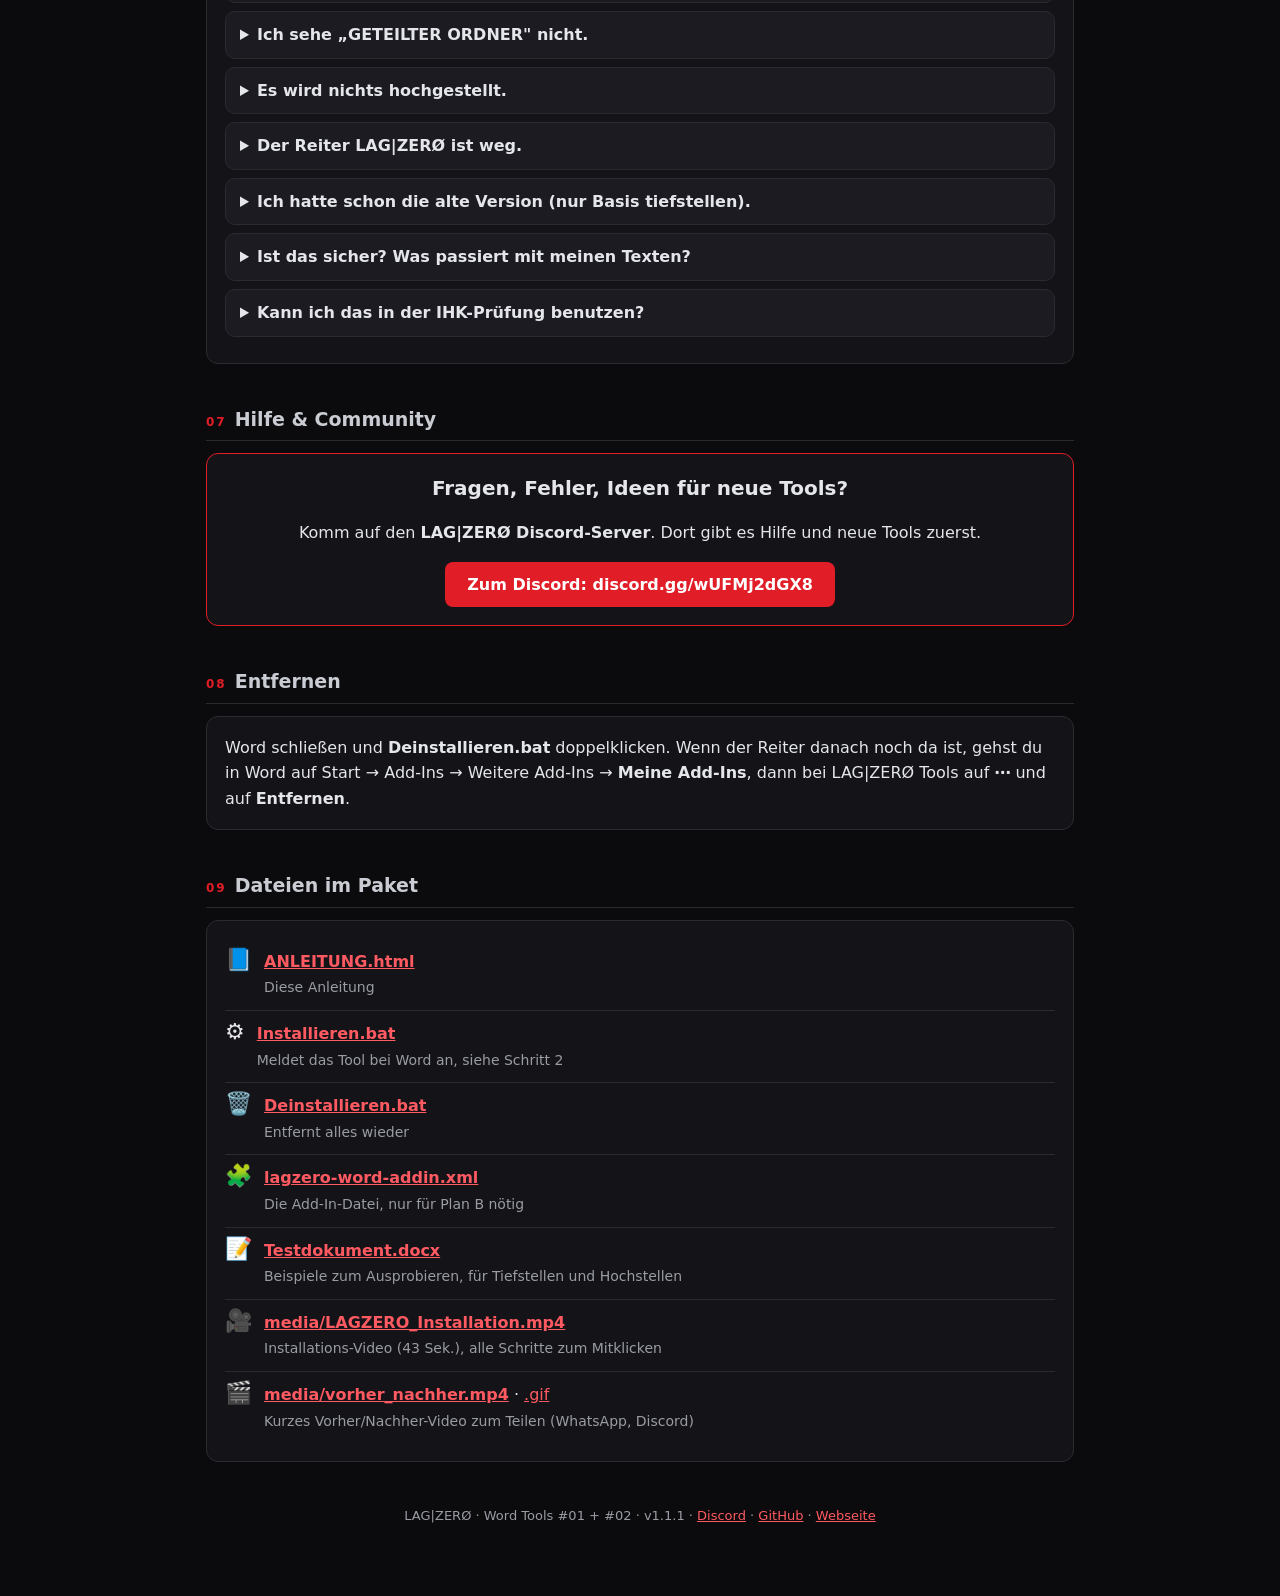
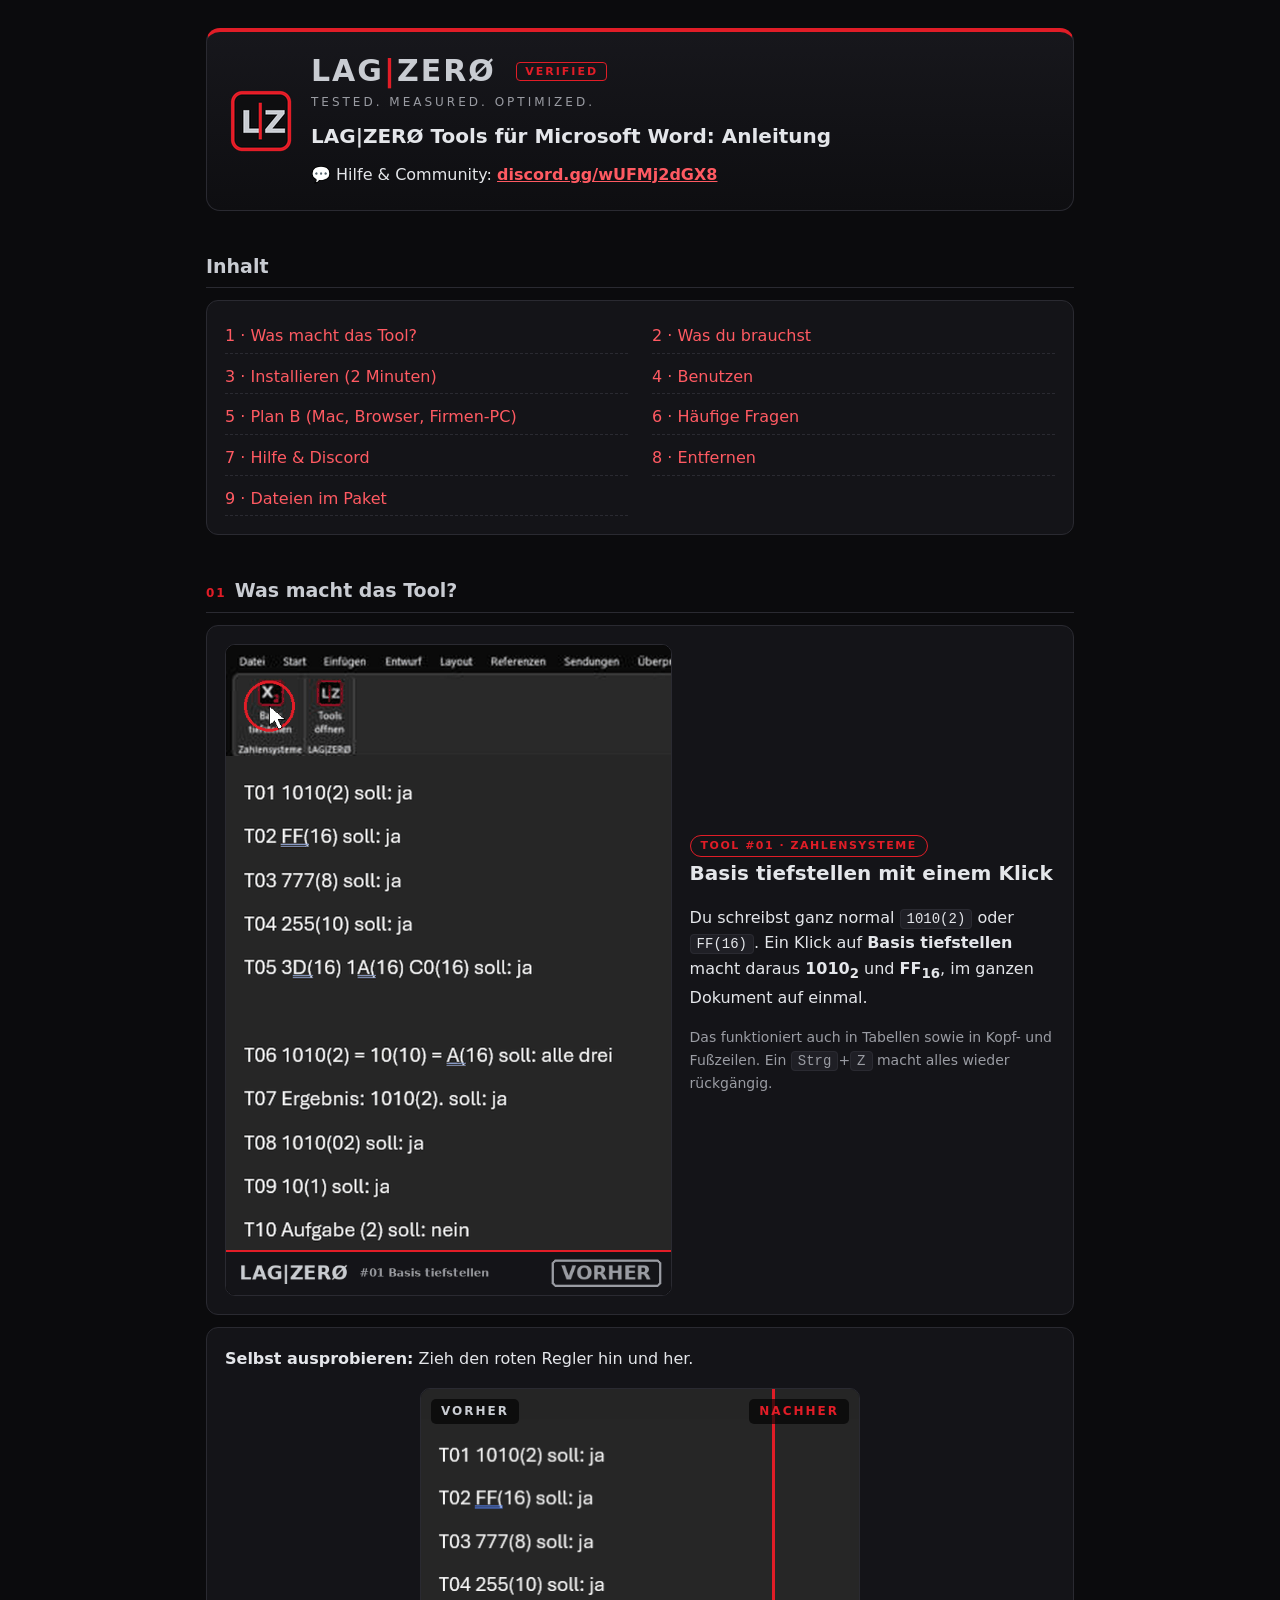
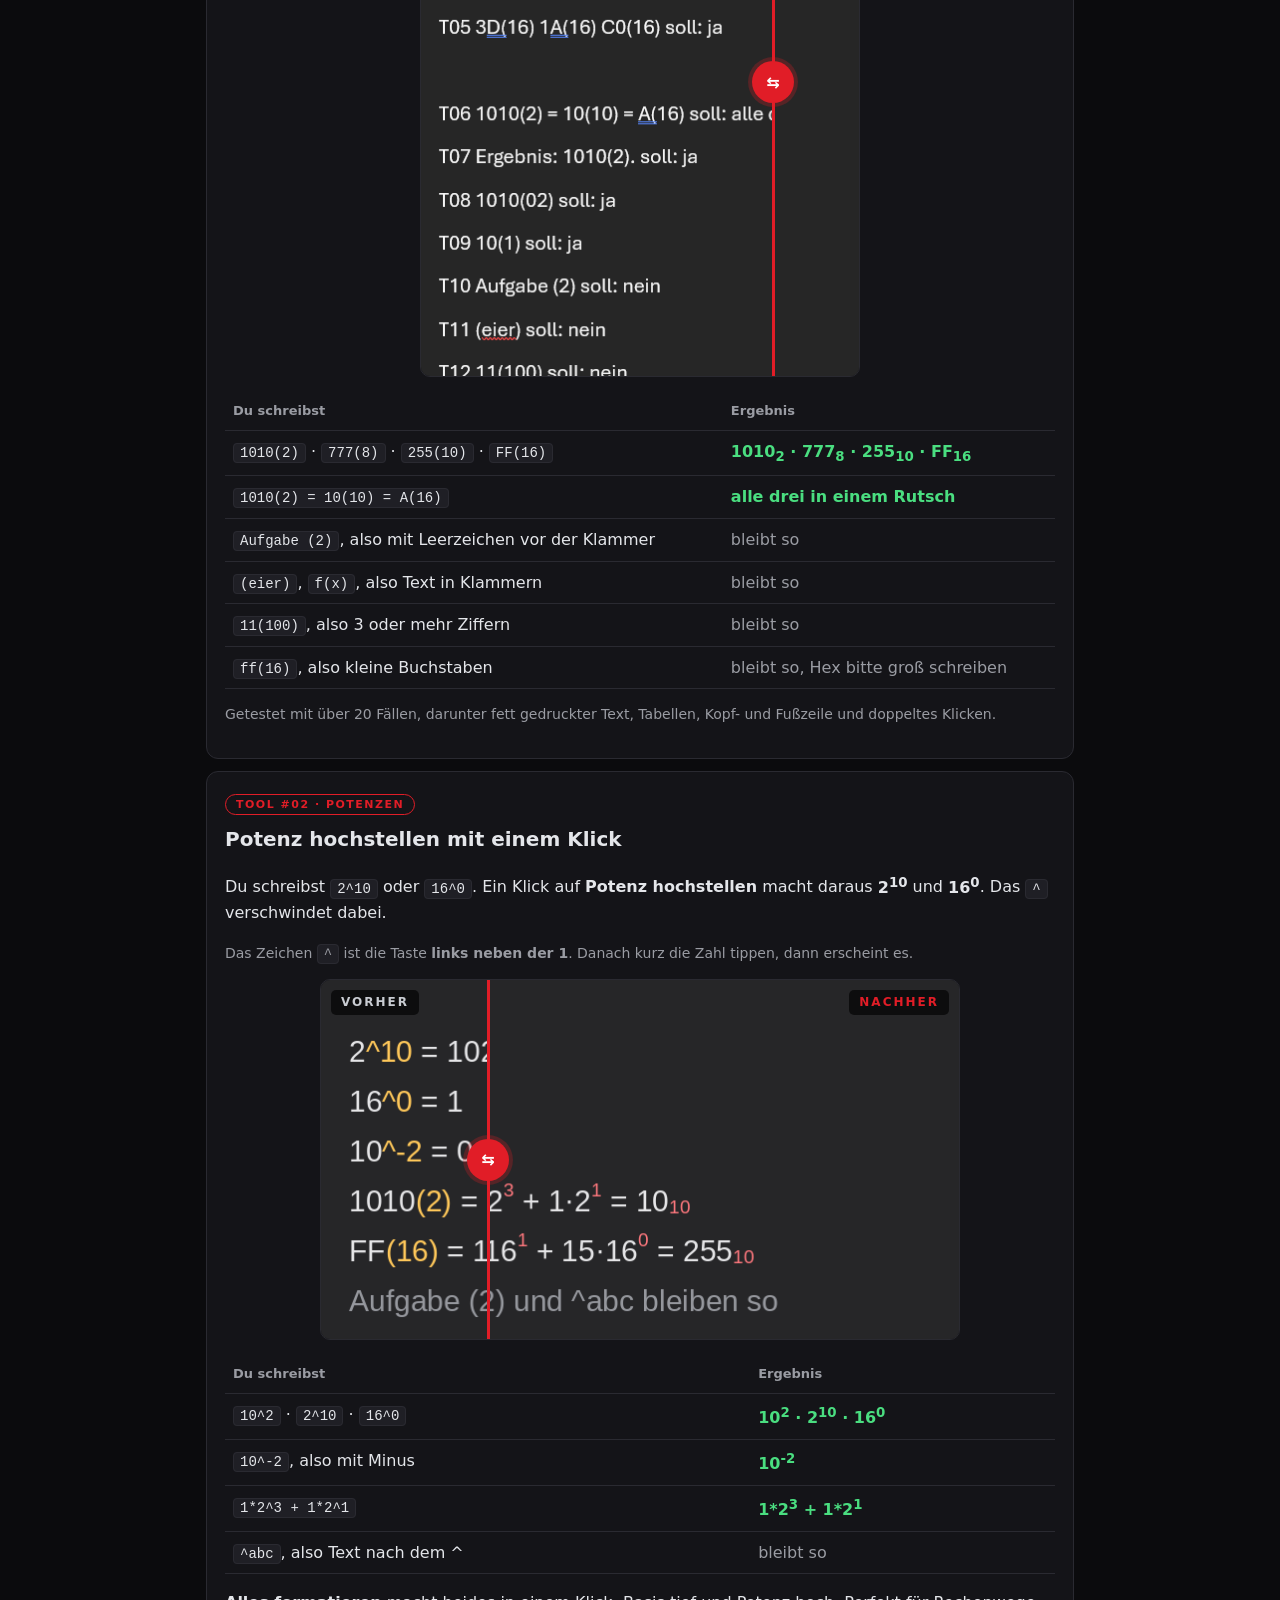
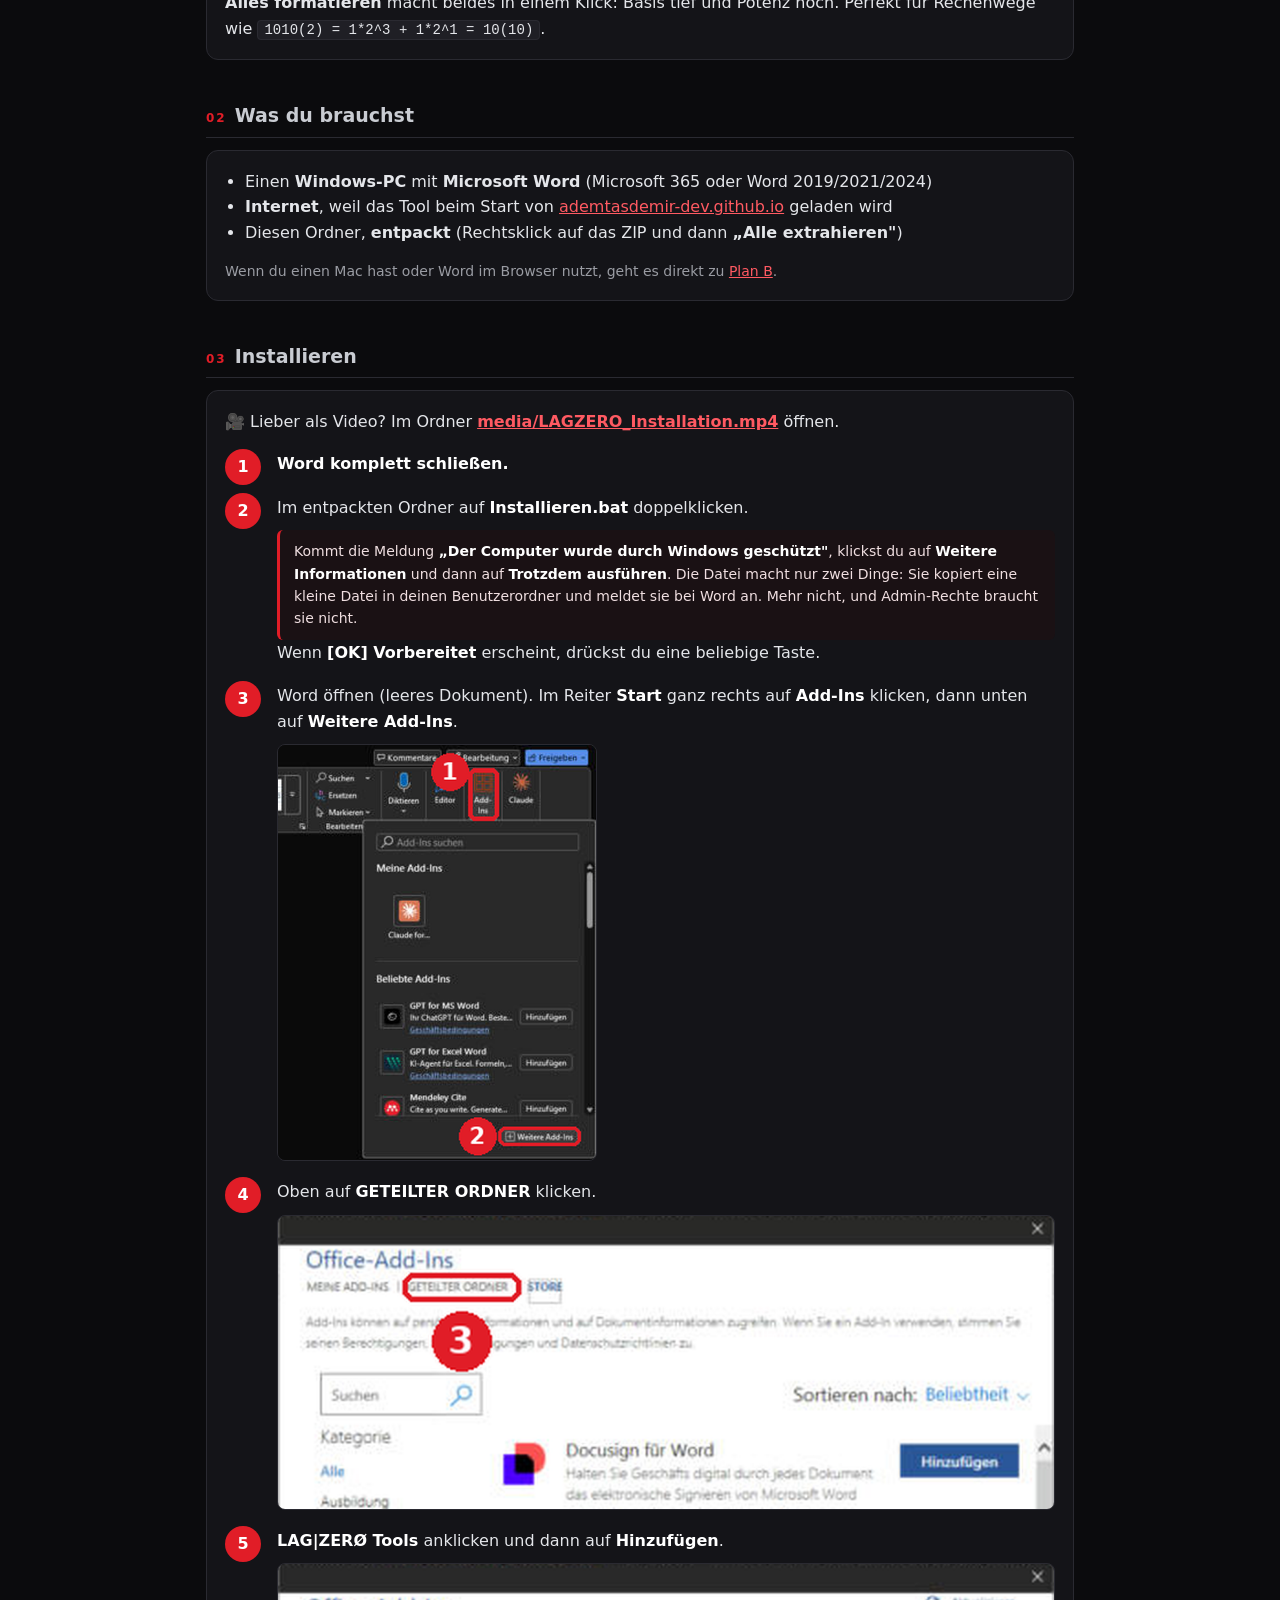
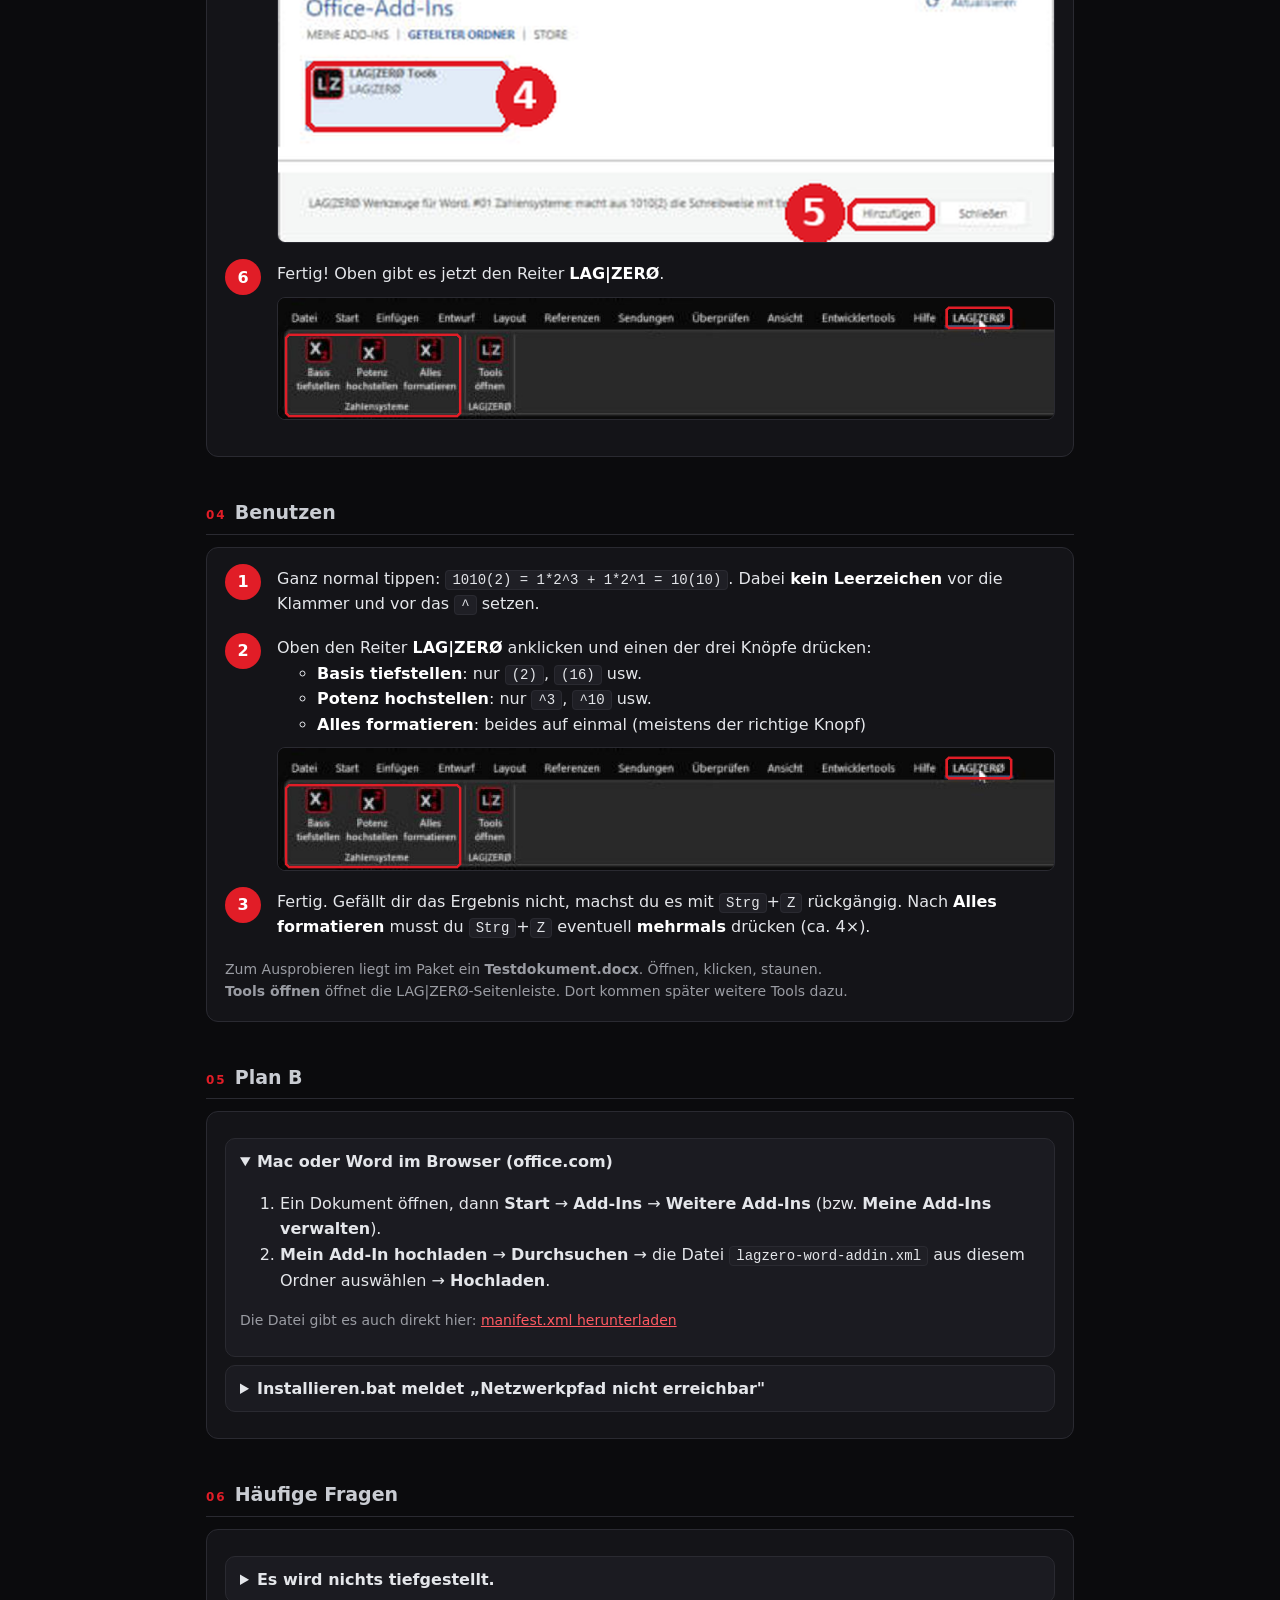
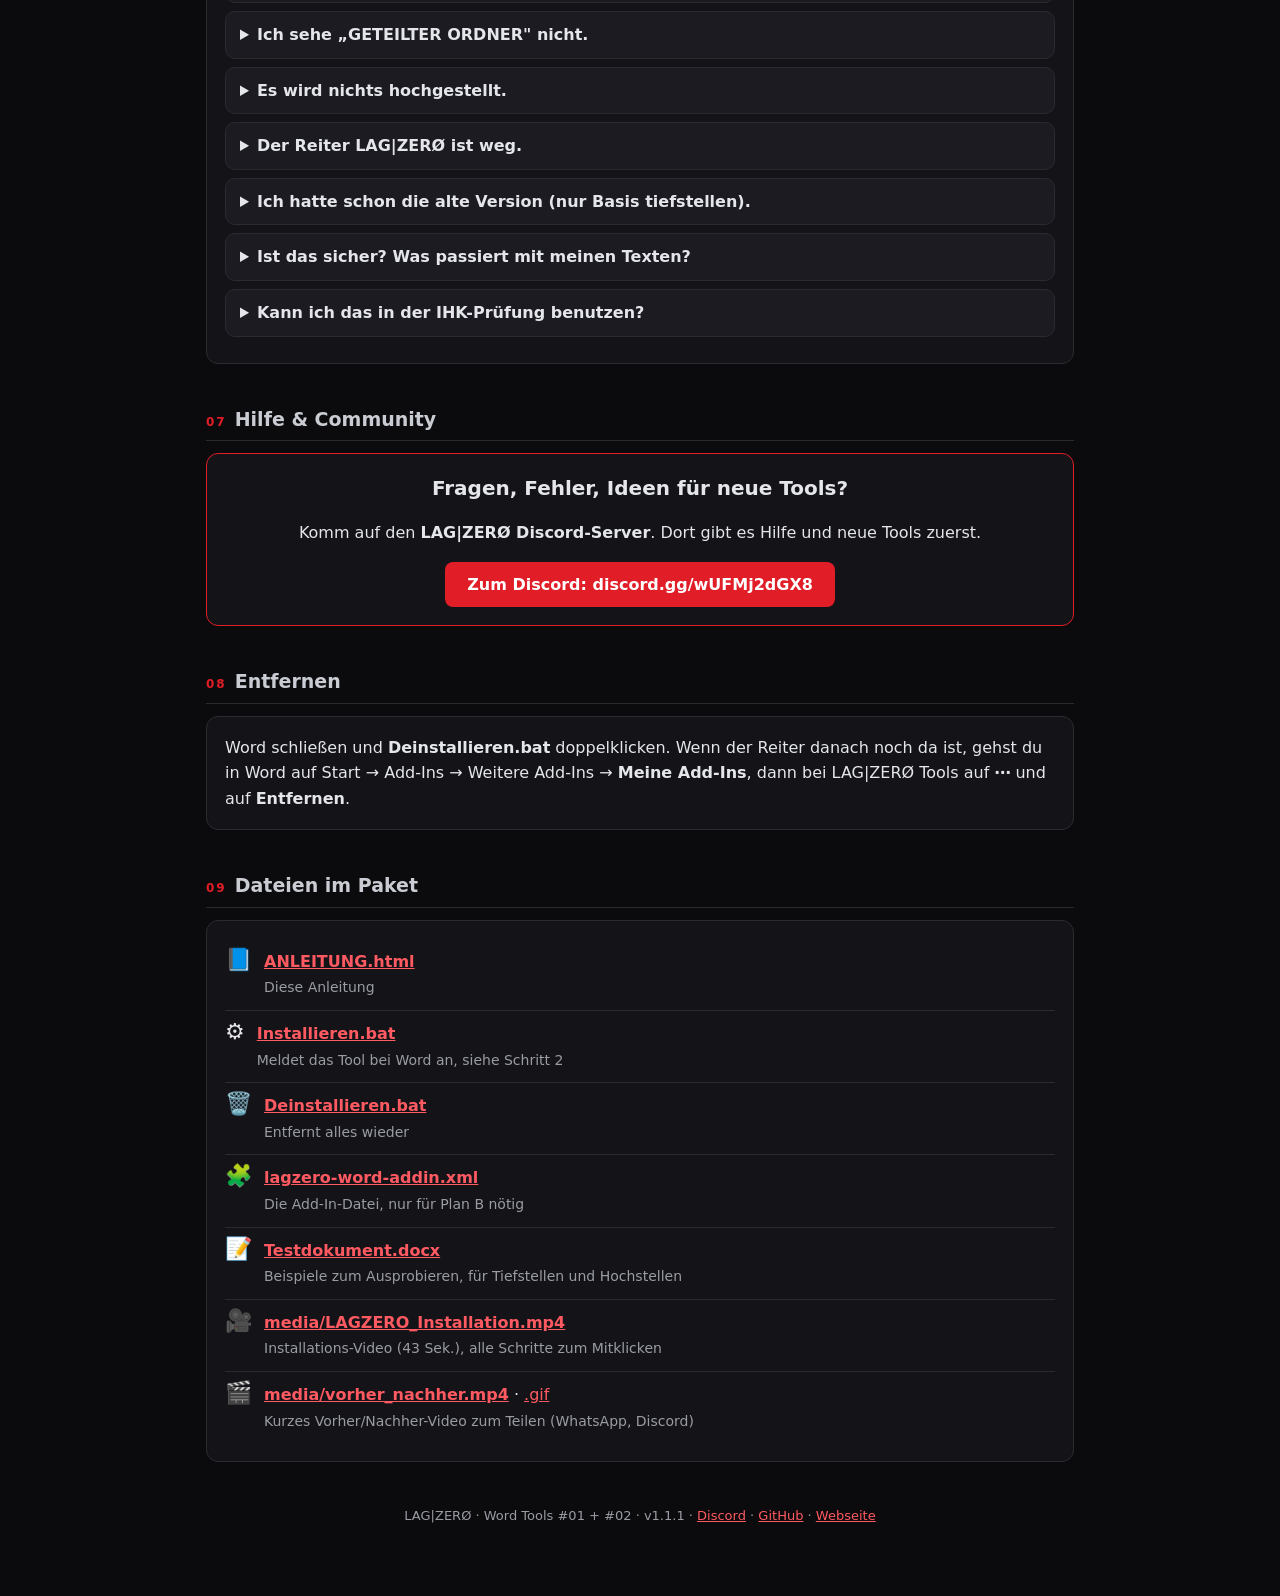
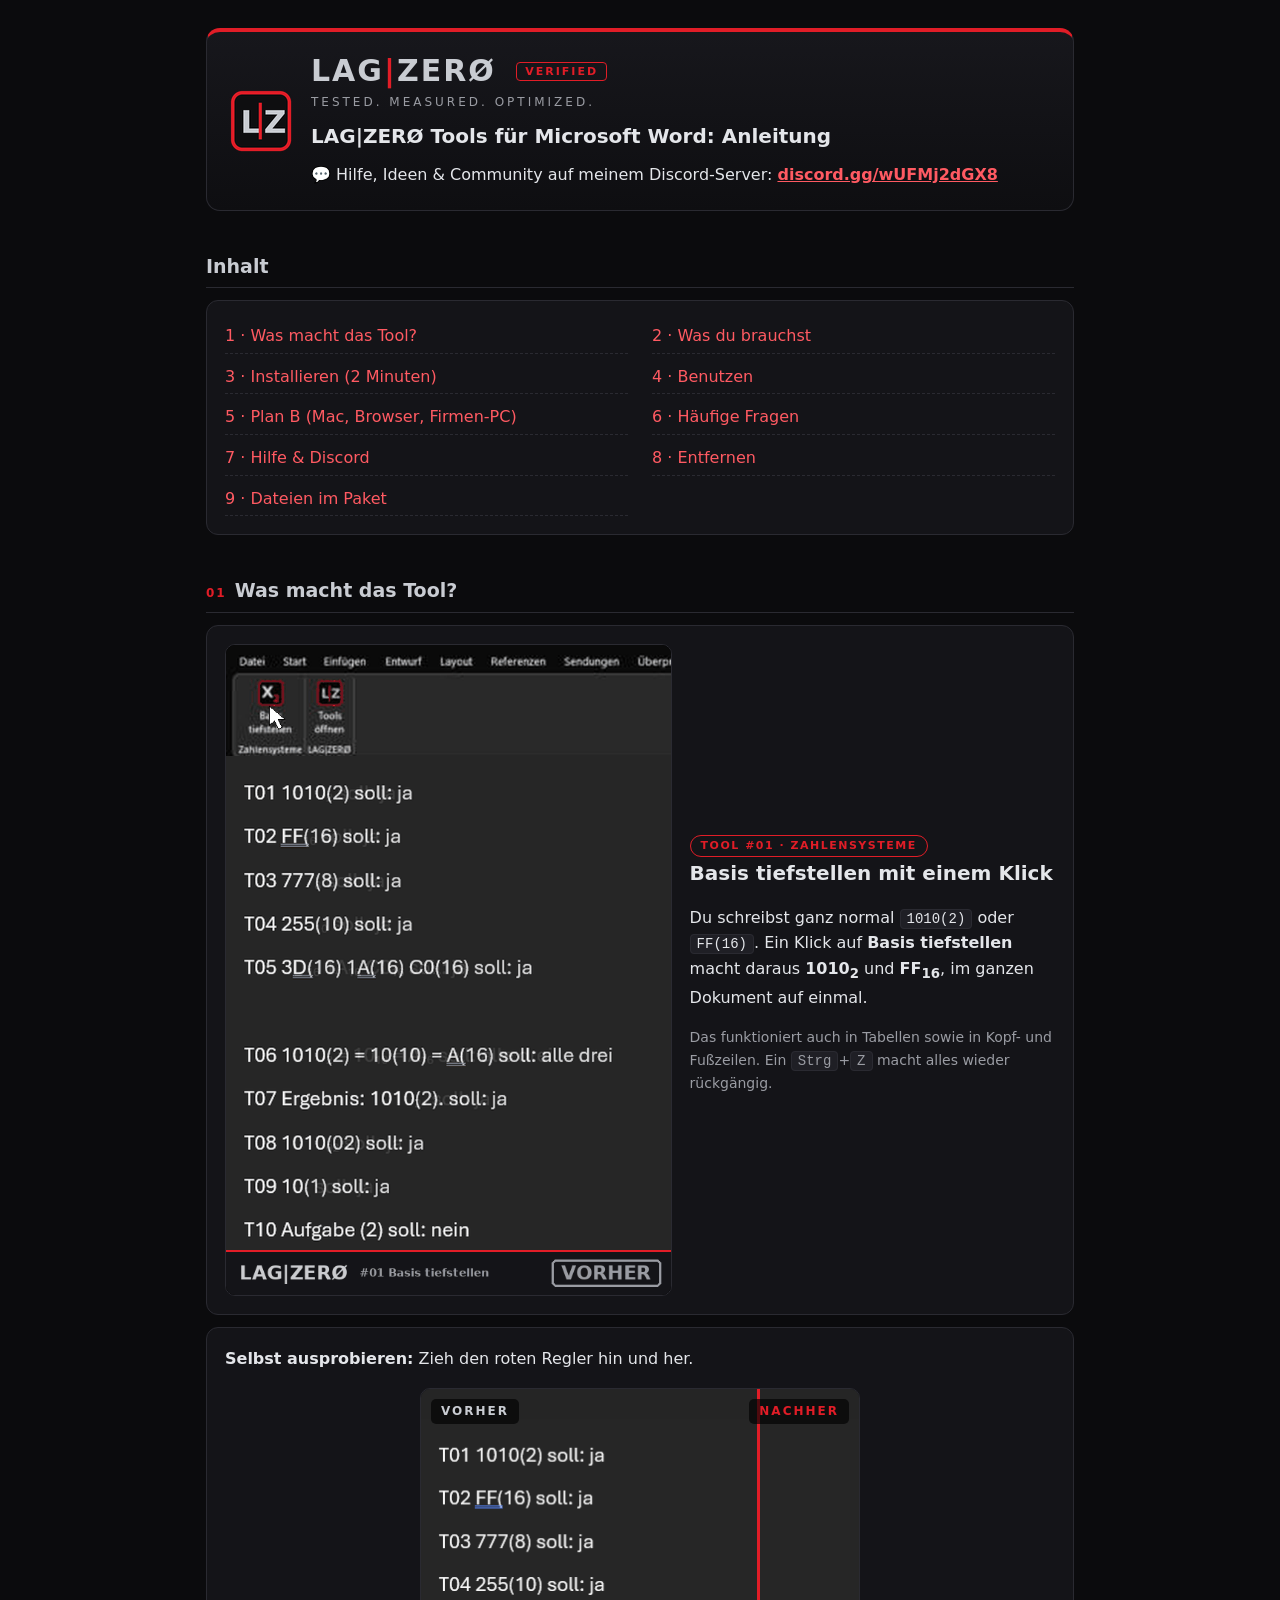
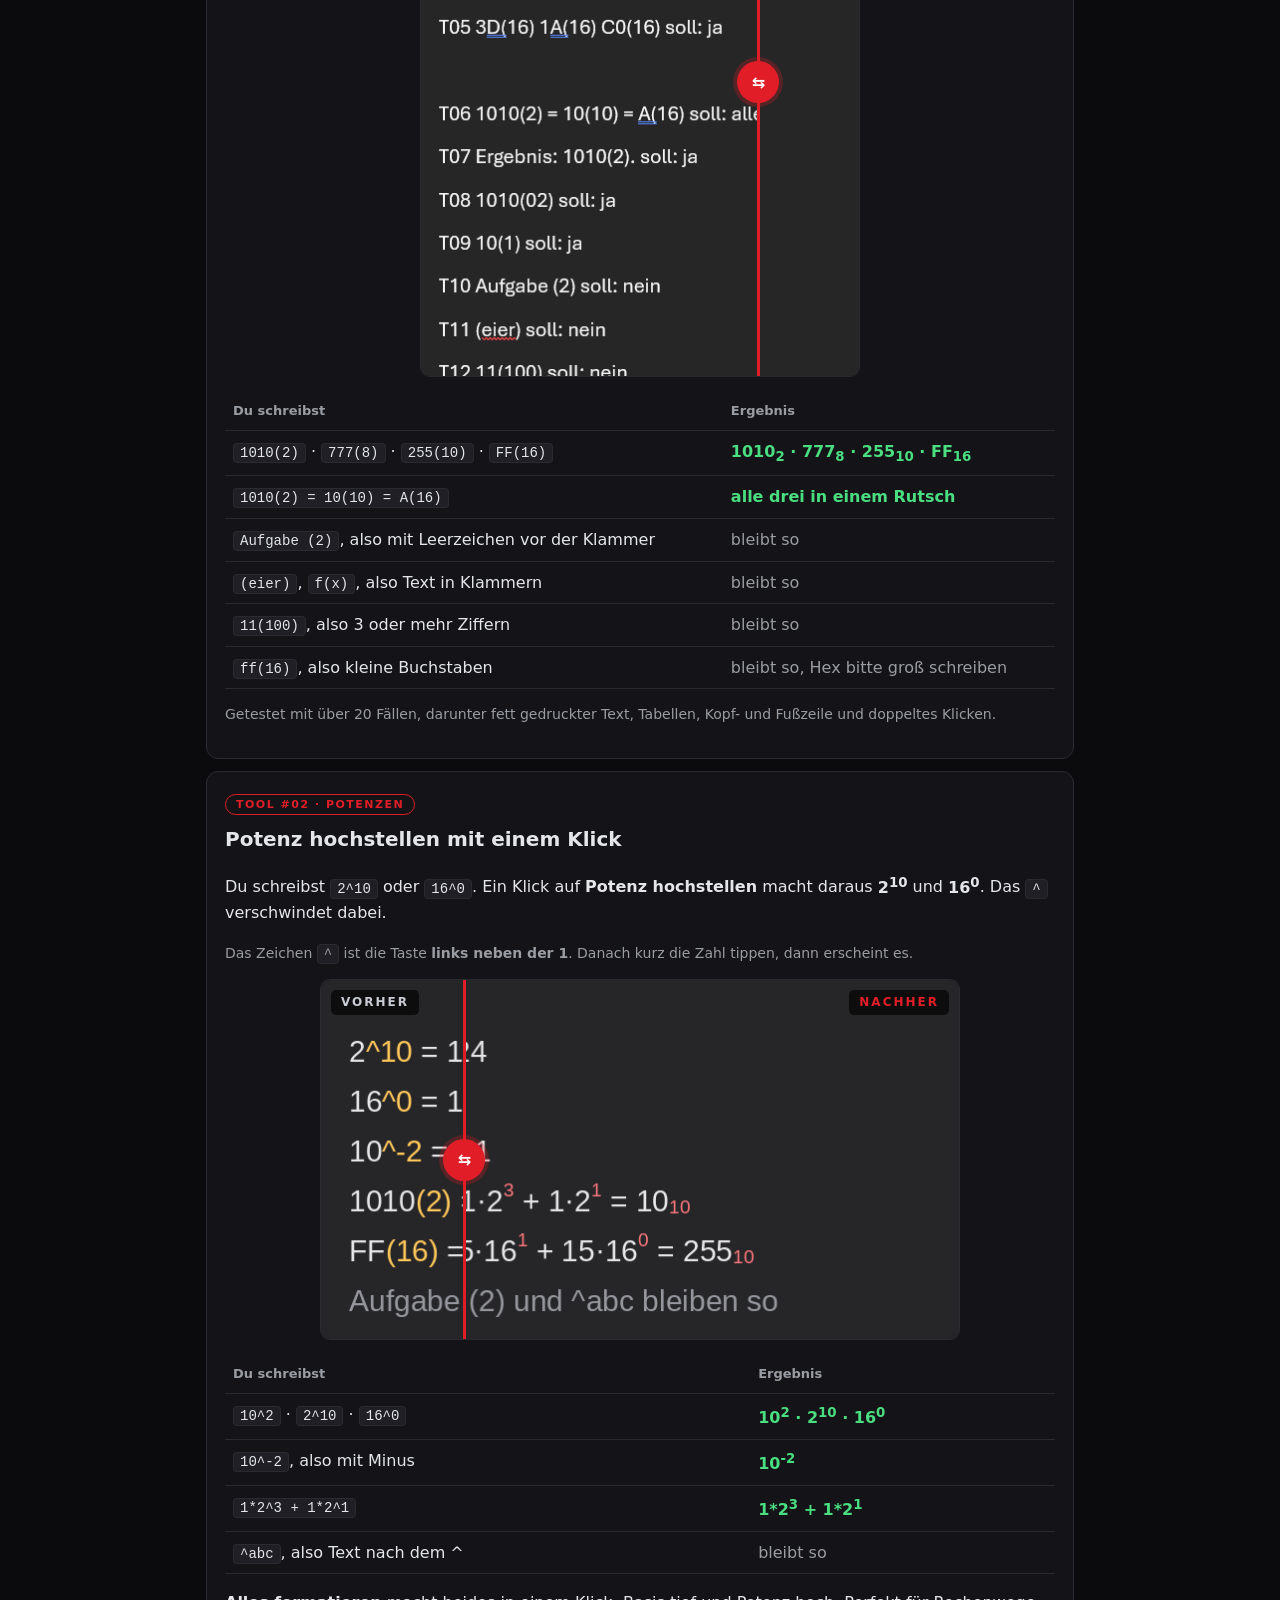
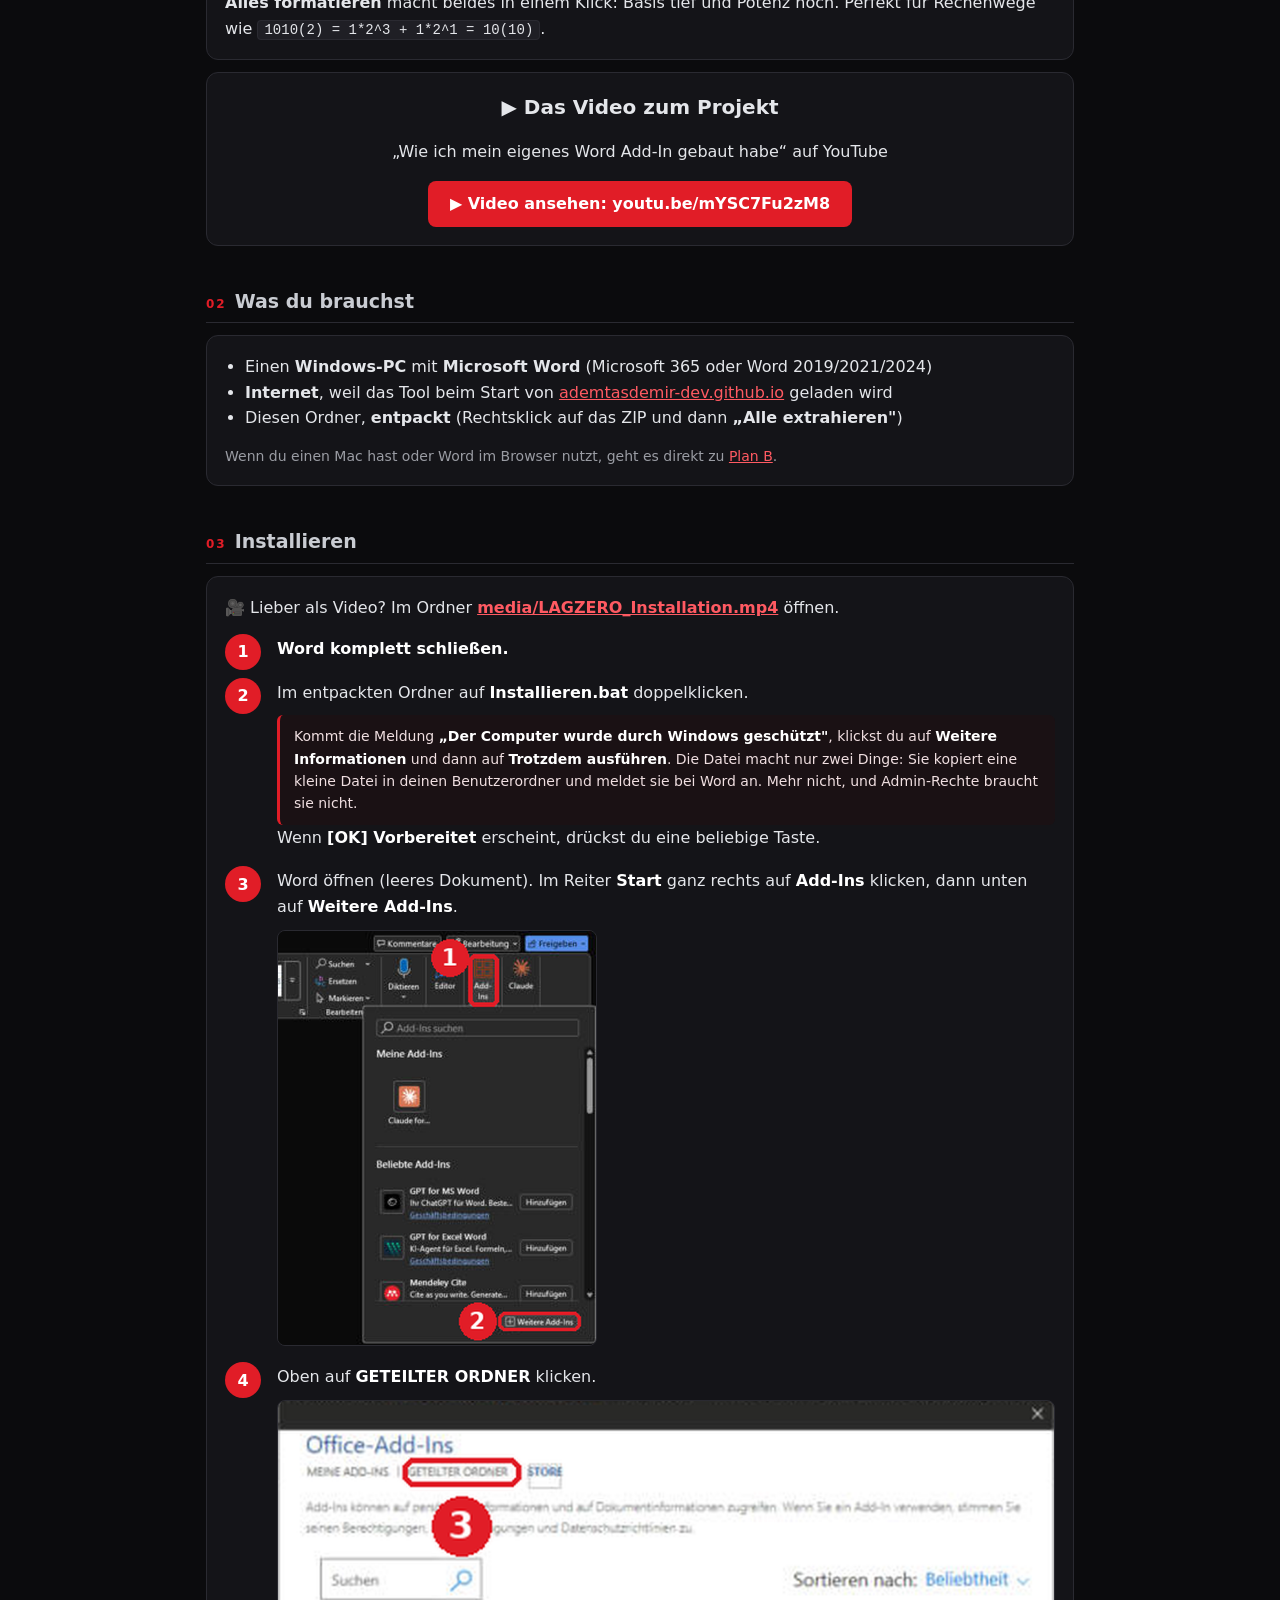
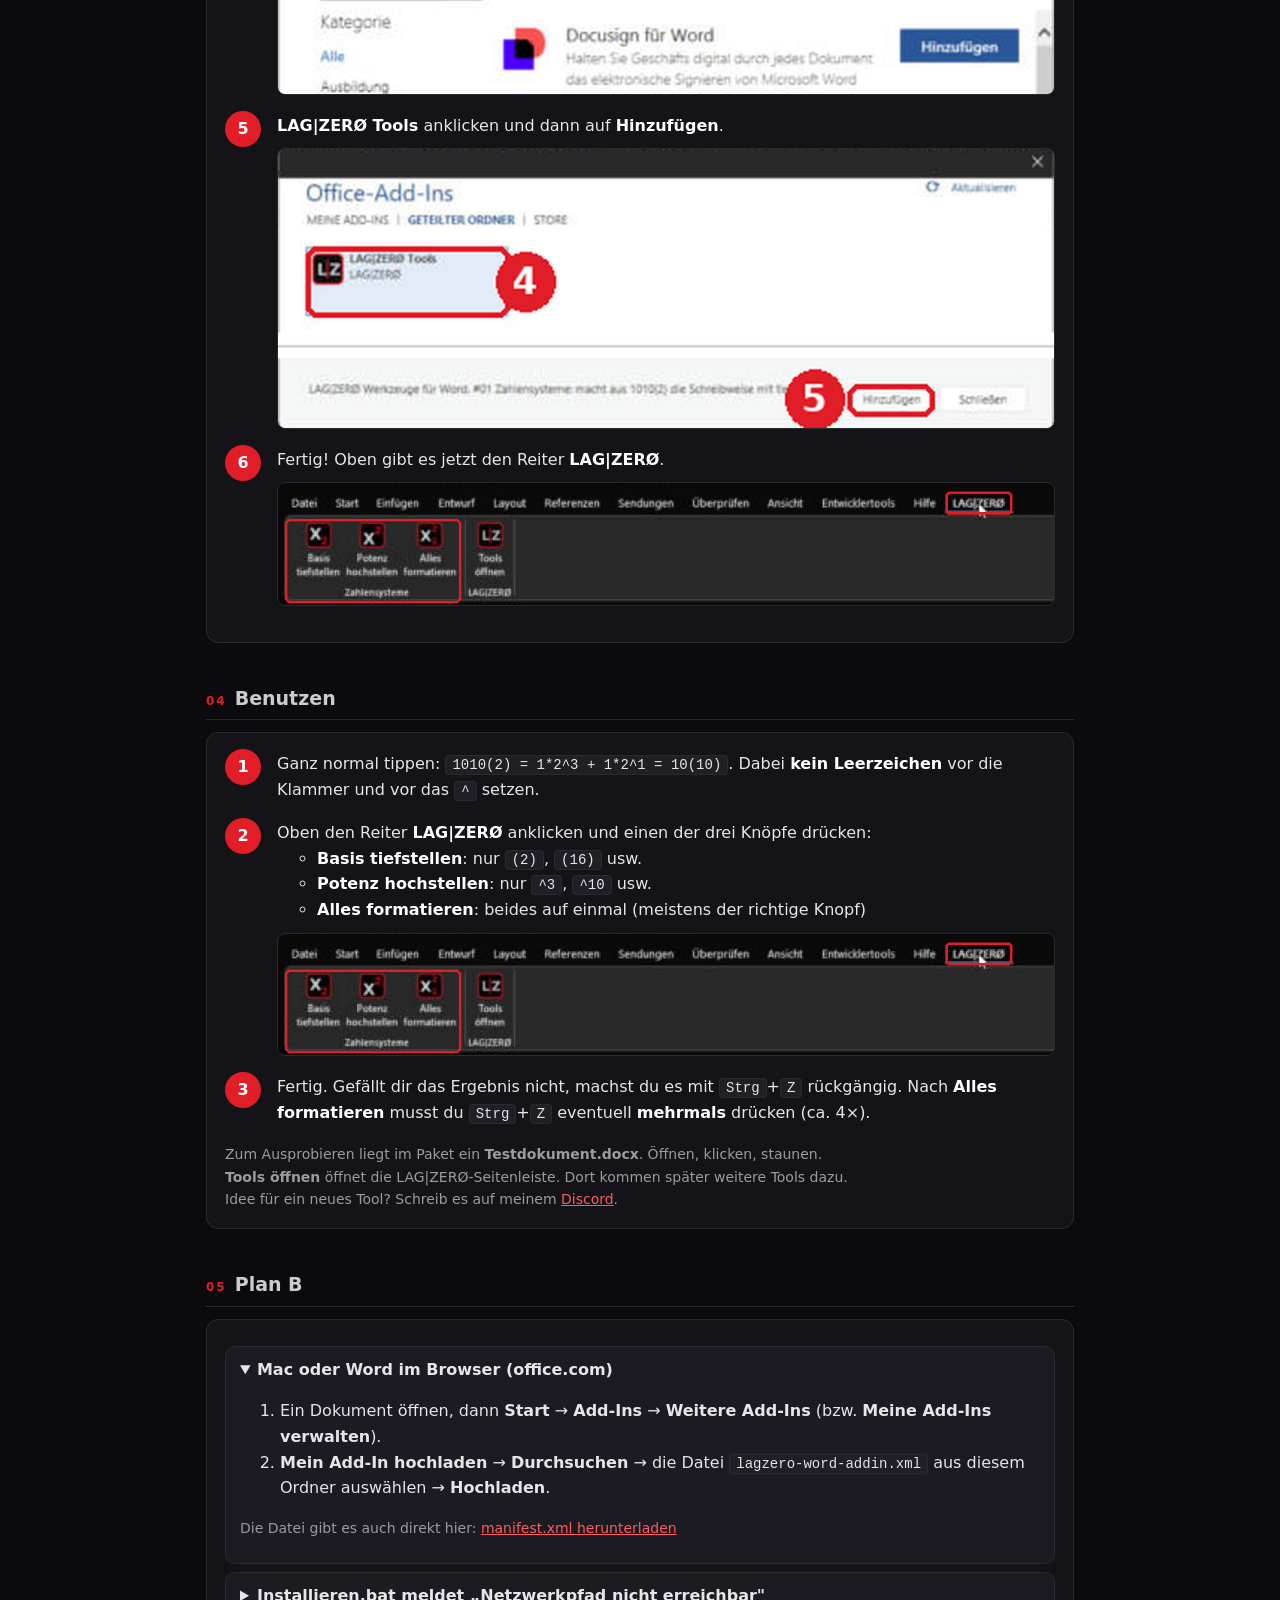
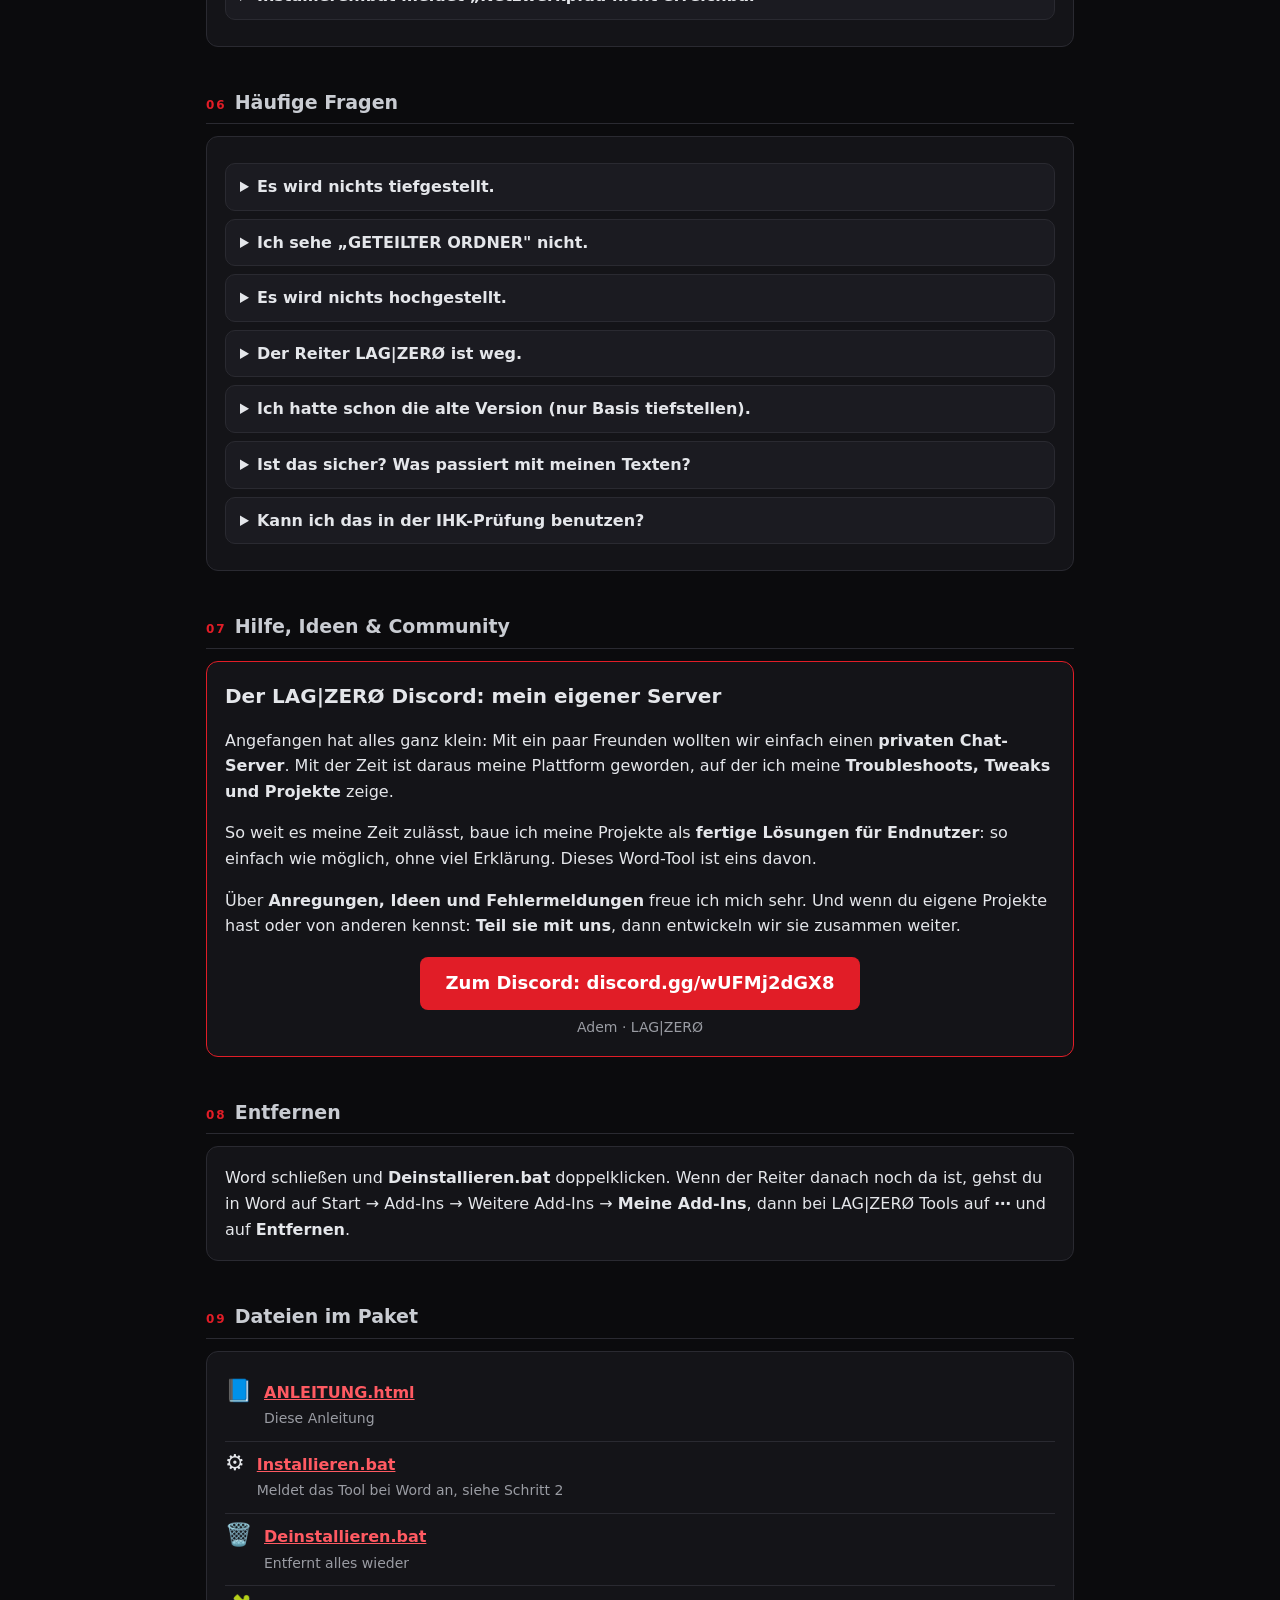
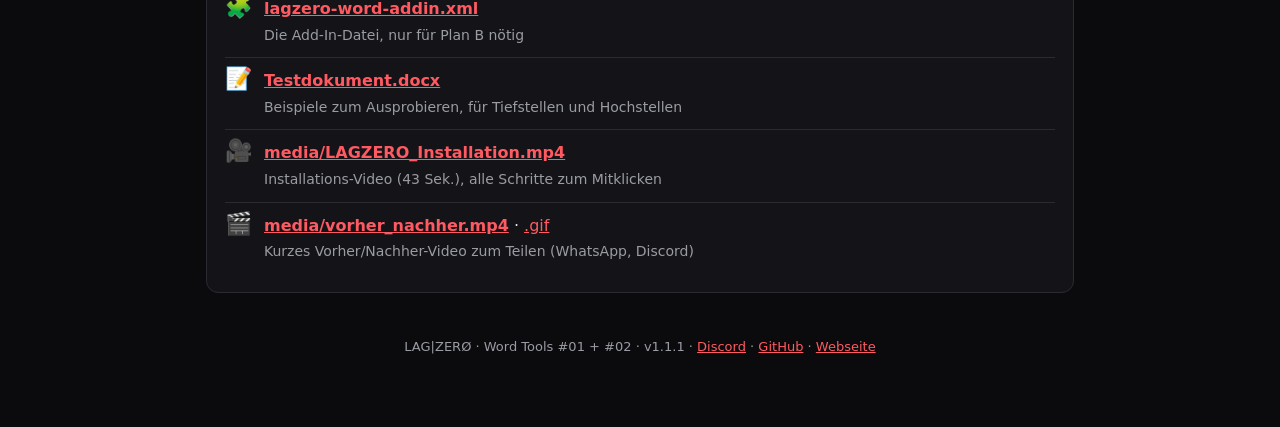
